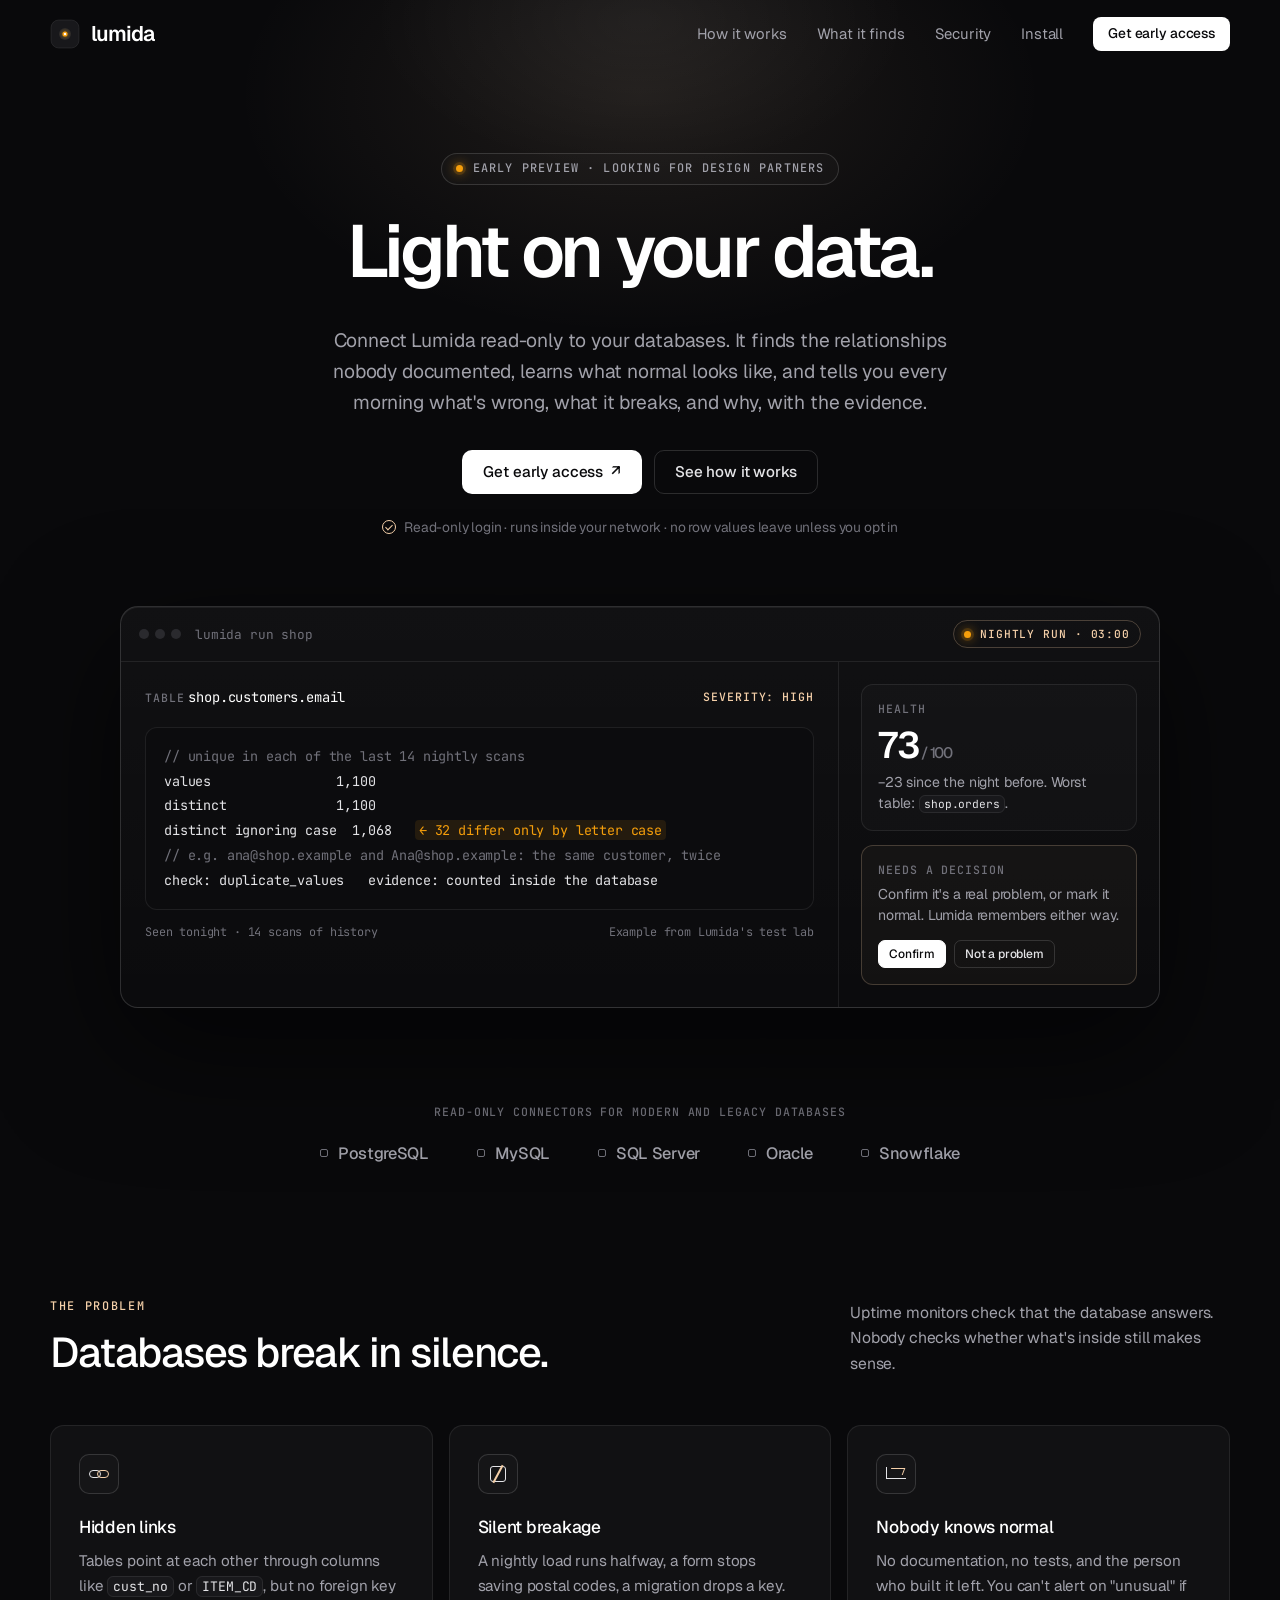
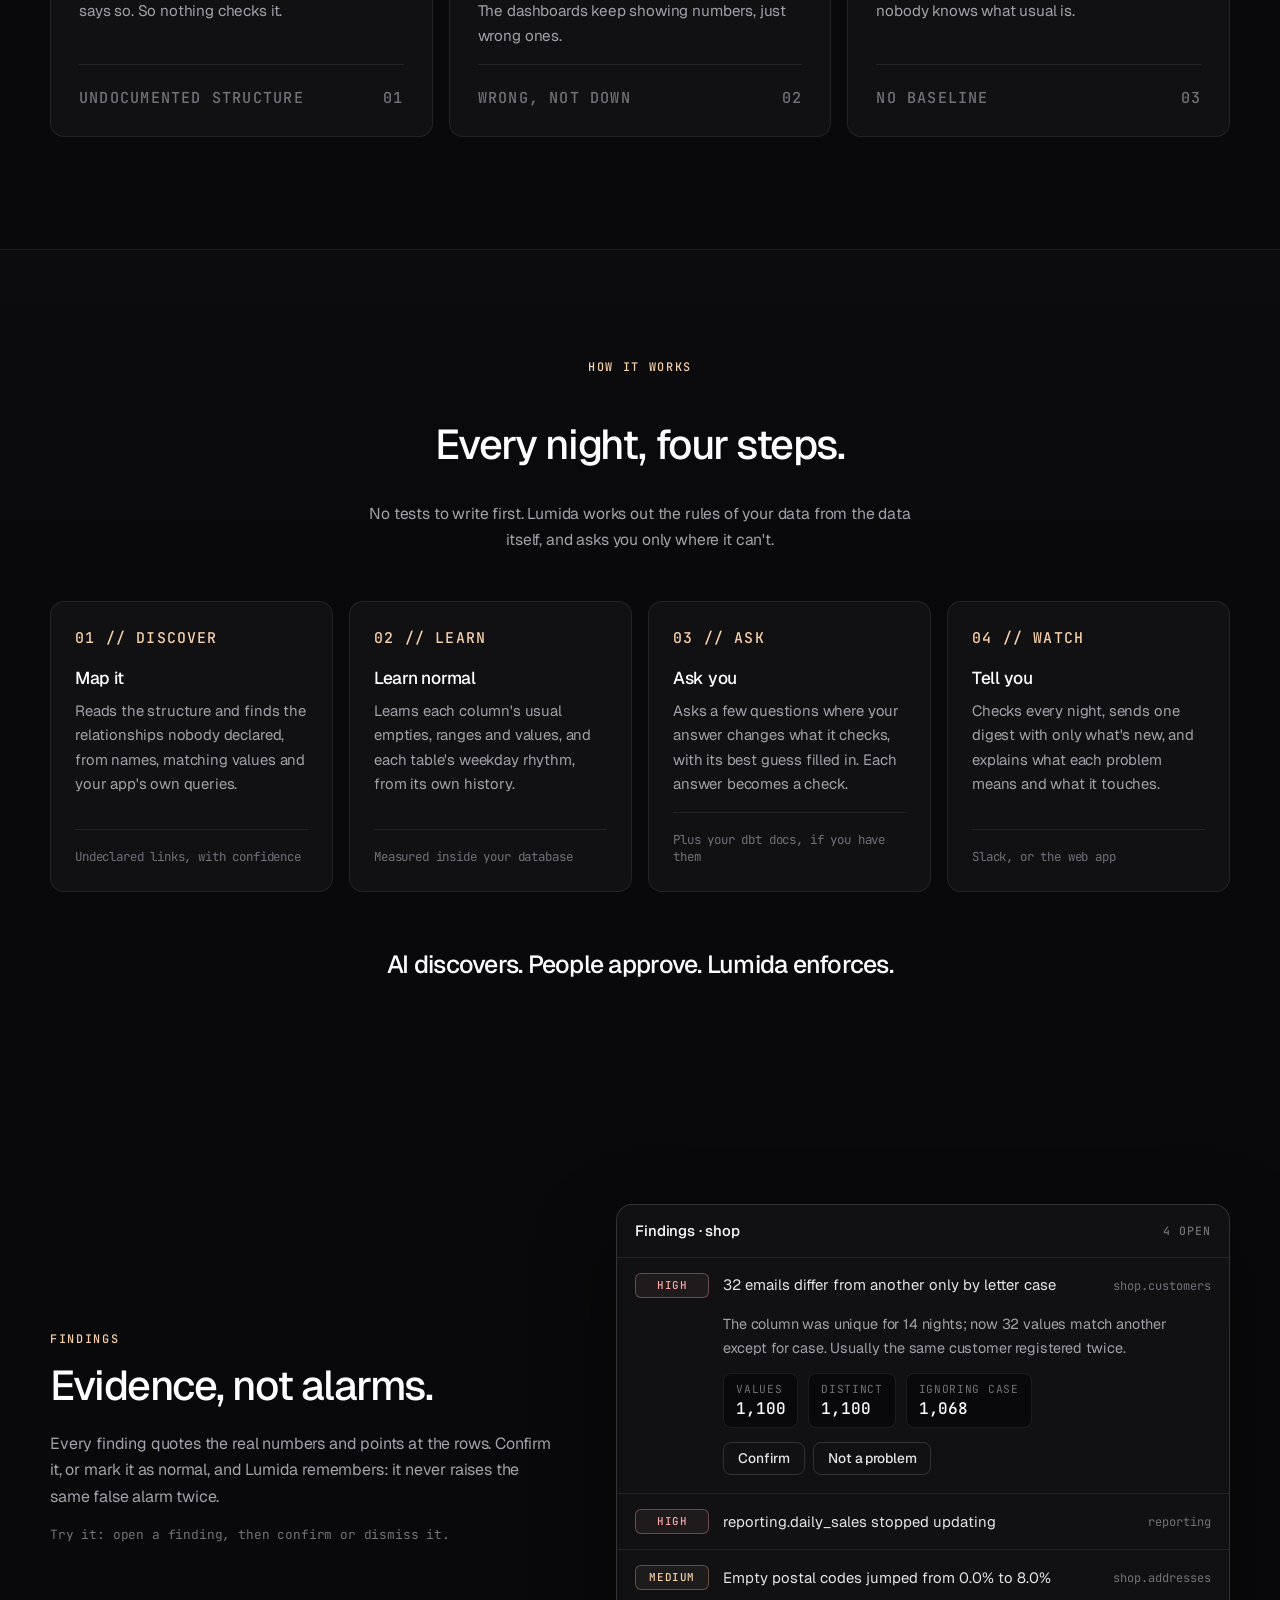
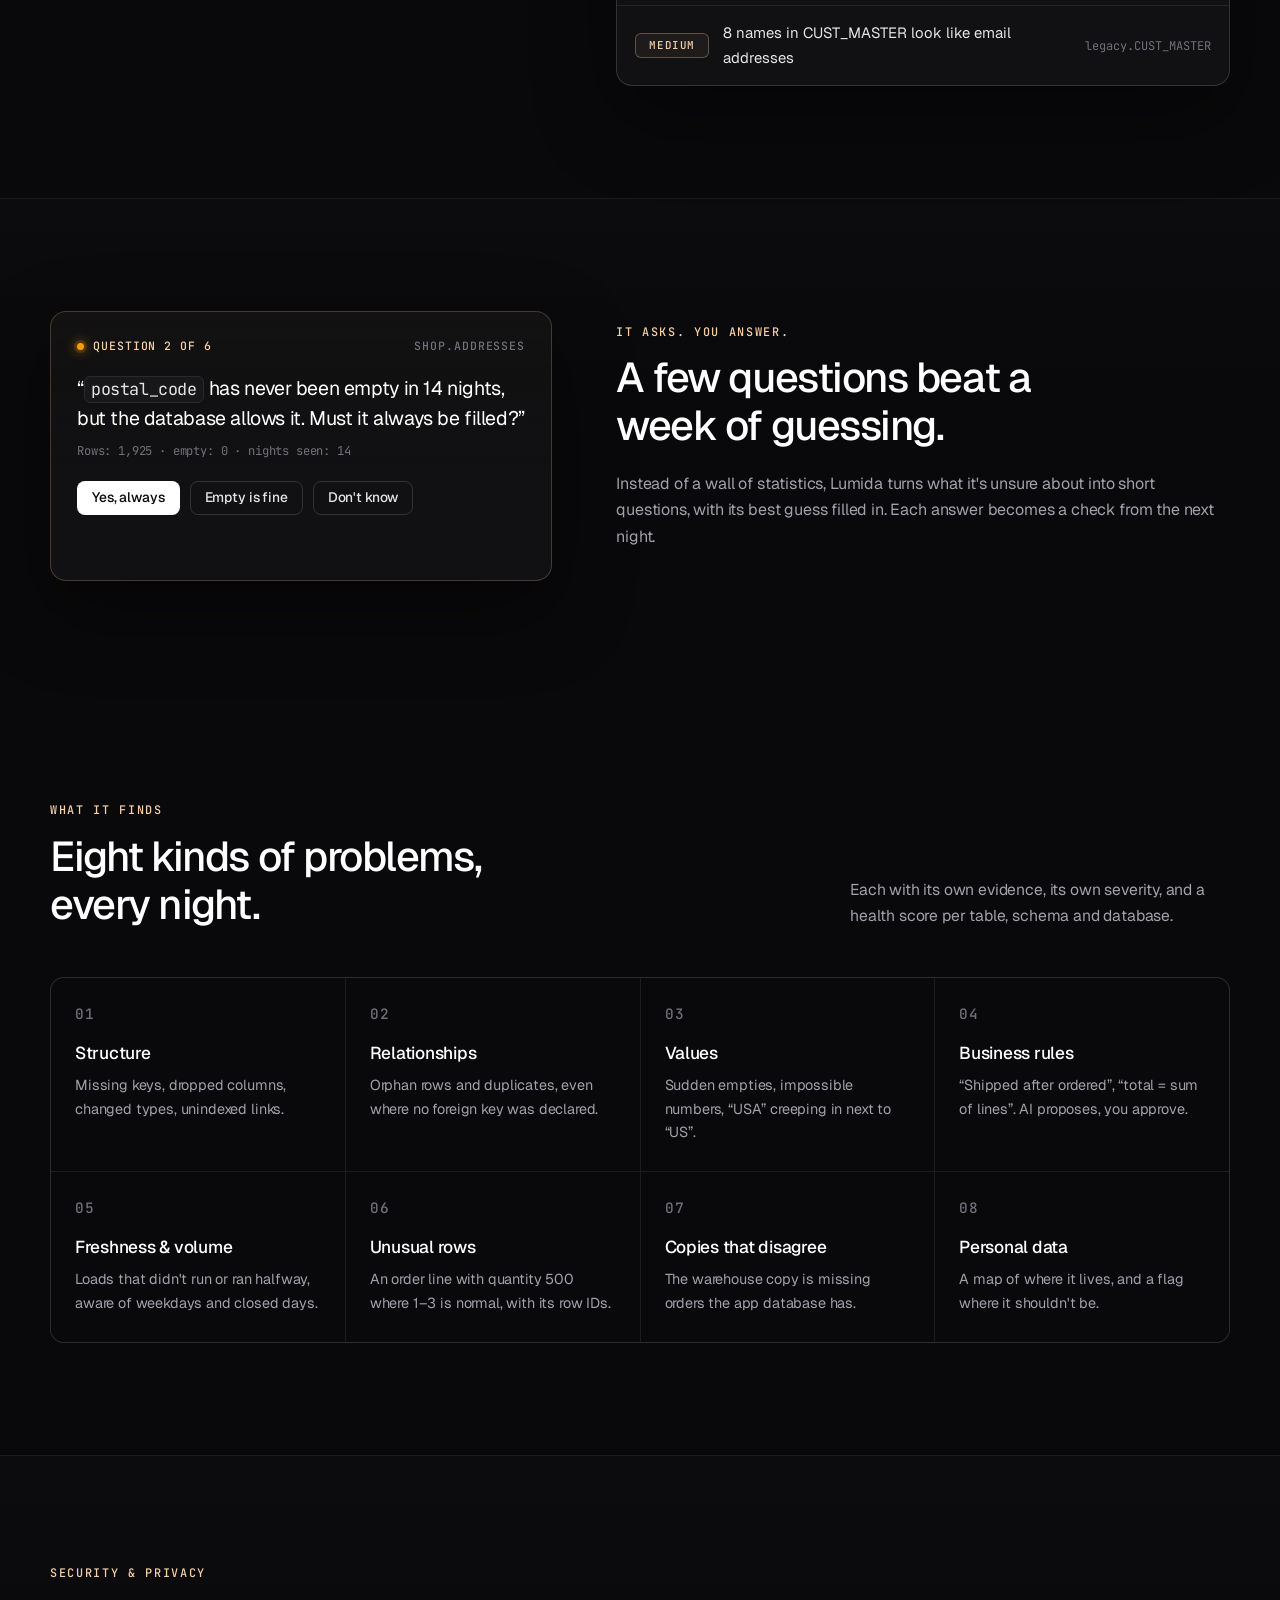
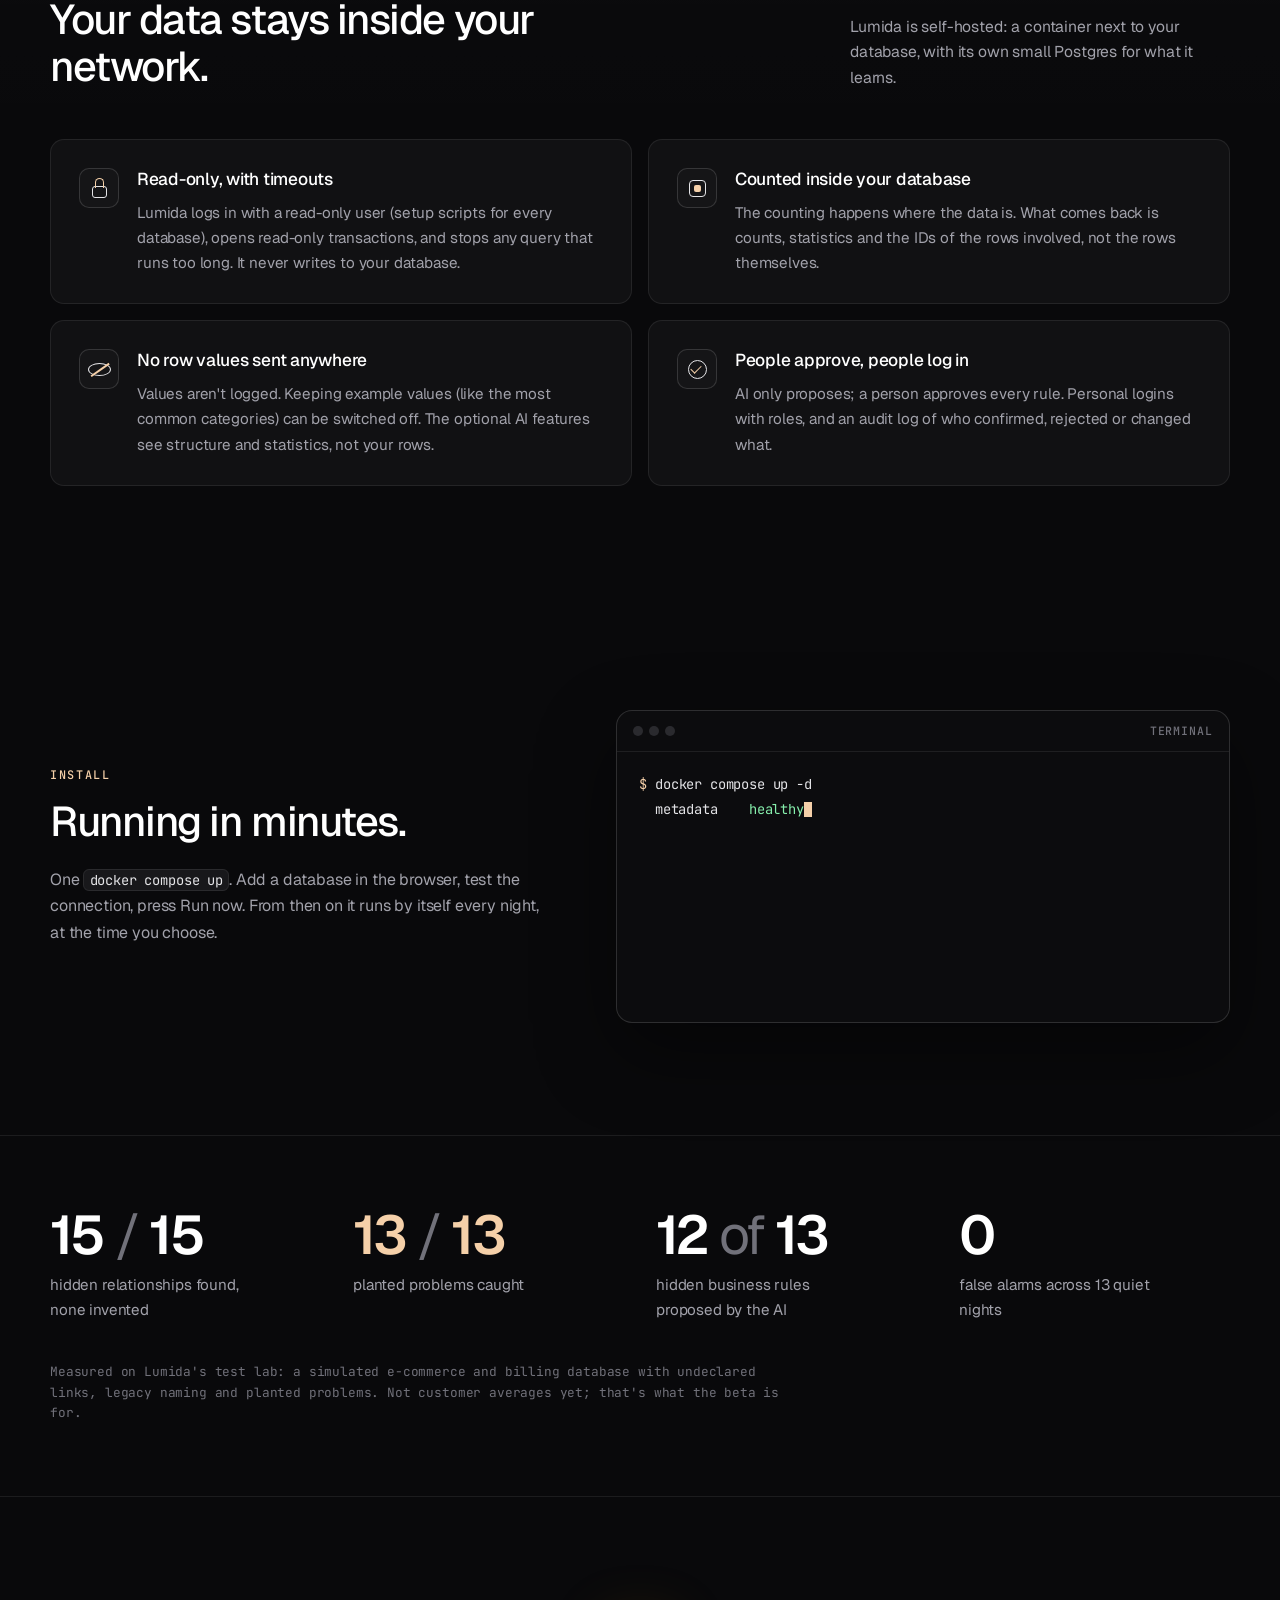
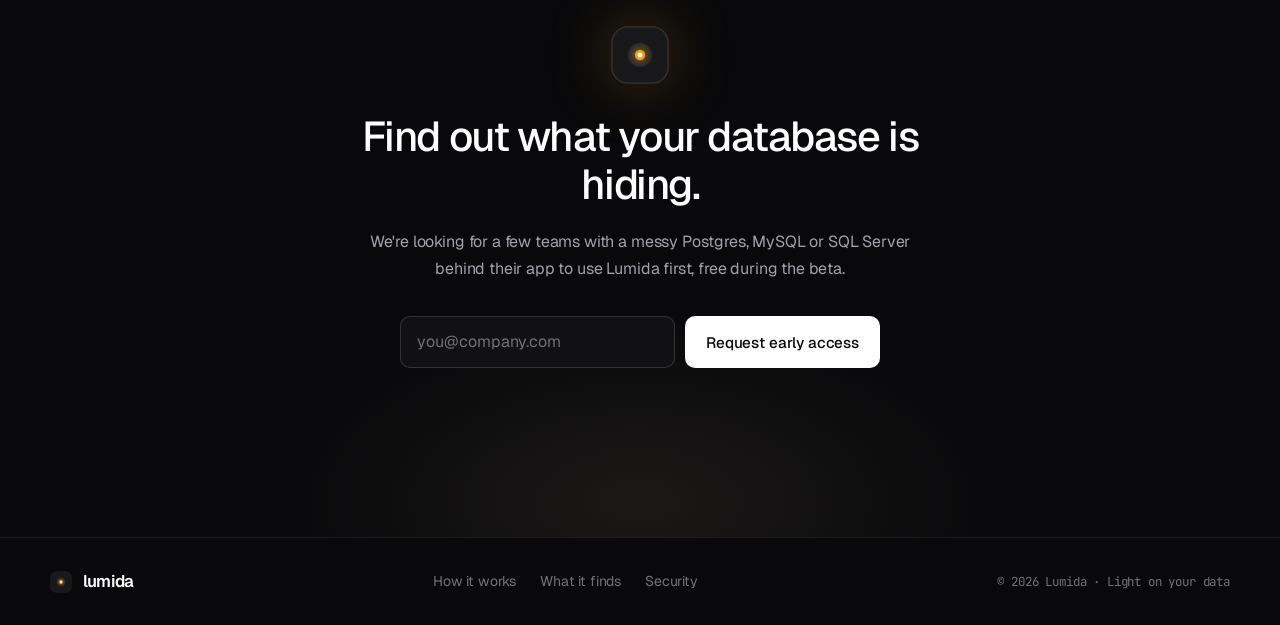
==== website/index.html @ 9578264e "Stage 4.5: onboarding - add databases, test connections, run now and AI jobs from the browser" ====
<!doctype html>
<html lang="en" class="no-js">
<head>
  <meta charset="utf-8">
  <meta name="viewport" content="width=device-width, initial-scale=1">
  <title>Lumida — Light on your data</title>
  <meta name="description" content="Lumida connects read-only to your databases, learns what normal looks like, and tells you every morning what's wrong, what it breaks, and why, with evidence. Self-hosted.">
  <meta name="color-scheme" content="dark">
  <link rel="icon" href="assets/favicon.svg" type="image/svg+xml">
  <link rel="preconnect" href="https://fonts.googleapis.com">
  <link rel="preconnect" href="https://fonts.gstatic.com" crossorigin>
  <link href="https://fonts.googleapis.com/css2?family=Geist:wght@400;500;600&family=JetBrains+Mono:wght@400;500&display=swap" rel="stylesheet">
  <link rel="stylesheet" href="styles.css">
</head>
<body>
  <a class="skip" href="#main">Skip to content</a>

  <header class="nav" id="top">
    <div class="wrap nav__inner">
      <a class="brand" href="#top" aria-label="Lumida home">
        <img src="assets/mark.svg" alt="" width="30" height="30">
        <span class="wordmark">lumida</span>
      </a>
      <button class="nav__toggle" aria-expanded="false" aria-controls="nav-links" aria-label="Menu">
        <span></span><span></span>
      </button>
      <nav id="nav-links" class="nav__links" aria-label="Main">
        <a href="#how">How it works</a>
        <a href="#finds">What it finds</a>
        <a href="#security">Security</a>
        <a href="#run">Install</a>
        <a class="btn btn--light btn--small" href="#early-access">Get early access</a>
      </nav>
    </div>
  </header>

  <main id="main">
    <!-- Hero -------------------------------------------------------------------------------- -->
    <section class="hero">
      <div class="glow" aria-hidden="true"></div>
      <div class="wrap hero__inner">
        <p class="pill"><span class="pill__dot"></span>Early preview · looking for design partners</p>
        <h1>Light on your data.</h1>
        <p class="lede">Connect Lumida read-only to your databases. It finds the relationships nobody documented, learns what normal looks like, and tells you every morning what's wrong, what it breaks, and why, with the evidence.</p>
        <div class="hero__actions">
          <a class="btn btn--light" href="#early-access">Get early access <span aria-hidden="true">↗</span></a>
          <a class="btn btn--ghost" href="#how">See how it works</a>
        </div>
        <p class="hero__note"><span class="check" aria-hidden="true"></span>Read-only login · runs inside your network · no row values leave unless you opt in</p>

        <figure class="console reveal" aria-label="Example: a nightly run on Lumida's test database finds near-duplicate customers">
          <div class="console__bar">
            <span class="dots" aria-hidden="true"><i></i><i></i><i></i></span>
            <span class="console__path">lumida run shop</span>
            <span class="console__live"><span class="pill__dot"></span>nightly run · 03:00</span>
          </div>
          <div class="console__grid">
            <div class="console__main">
              <div class="console__head">
                <span><span class="label">Table</span> <code>shop.customers.email</code></span>
                <span class="label label--warm">Severity: high</span>
              </div>
              <pre class="console__code" id="console-code"><code><span class="c">// unique in each of the last 14 nightly scans</span>
values                1,100
distinct              1,100
distinct ignoring case  1,068   <span class="mark">← 32 differ only by letter case</span>
<span class="c">// e.g. ana@shop.example and Ana@shop.example: the same customer, twice</span>
check: duplicate_values   evidence: counted inside the database</code></pre>
              <div class="console__foot"><span>Seen tonight · 14 scans of history</span><span>Example from Lumida's test lab</span></div>
            </div>
            <div class="console__side">
              <div class="mini">
                <p class="label">Health</p>
                <p class="mini__n">73<small> / 100</small></p>
                <p class="mini__t">−23 since the night before. Worst table: <code>shop.orders</code>.</p>
              </div>
              <div class="mini mini--warm">
                <p class="label">Needs a decision</p>
                <p class="mini__t">Confirm it's a real problem, or mark it normal. Lumida remembers either way.</p>
                <div class="mini__actions"><span class="tag tag--light">Confirm</span><span class="tag">Not a problem</span></div>
              </div>
            </div>
          </div>
        </figure>
      </div>
    </section>

    <!-- Works with -------------------------------------------------------------------------- -->
    <section class="works" aria-label="Supported databases">
      <div class="wrap">
        <p class="label label--center">Read-only connectors for modern and legacy databases</p>
        <ul class="works__list">
          <li>PostgreSQL</li><li>MySQL</li><li>SQL Server</li><li>Oracle</li><li>Snowflake</li>
        </ul>
      </div>
    </section>

    <!-- Problem ----------------------------------------------------------------------------- -->
    <section class="section">
      <div class="wrap">
        <div class="section__head">
          <div>
            <p class="eyebrow">The problem</p>
            <h2 class="reveal">Databases break in silence.</h2>
          </div>
          <p class="section__aside">Uptime monitors check that the database answers. Nobody checks whether what's inside still makes sense.</p>
        </div>
        <div class="cards cards--3">
          <article class="card reveal">
            <span class="icon icon--link" aria-hidden="true"></span>
            <h3>Hidden links</h3>
            <p>Tables point at each other through columns like <code>cust_no</code> or <code>ITEM_CD</code>, but no foreign key says so. So nothing checks it.</p>
            <p class="card__tag"><span>Undocumented structure</span><span>01</span></p>
          </article>
          <article class="card reveal">
            <span class="icon icon--crack" aria-hidden="true"></span>
            <h3>Silent breakage</h3>
            <p>A nightly load runs halfway, a form stops saving postal codes, a migration drops a key. The dashboards keep showing numbers, just wrong ones.</p>
            <p class="card__tag"><span>Wrong, not down</span><span>02</span></p>
          </article>
          <article class="card reveal">
            <span class="icon icon--wave" aria-hidden="true"></span>
            <h3>Nobody knows normal</h3>
            <p>No documentation, no tests, and the person who built it left. You can't alert on "unusual" if nobody knows what usual is.</p>
            <p class="card__tag"><span>No baseline</span><span>03</span></p>
          </article>
        </div>
      </div>
    </section>

    <!-- How it works ------------------------------------------------------------------------ -->
    <section class="section section--line" id="how">
      <div class="wrap">
        <div class="section__head section__head--center">
          <p class="eyebrow">How it works</p>
          <h2 class="reveal">Every night, four steps.</h2>
          <p class="section__aside">No tests to write first. Lumida works out the rules of your data from the data itself, and asks you only where it can't.</p>
        </div>
        <ol class="steps">
          <li class="step reveal"><p class="label">01 // Discover</p><h3>Map it</h3><p>Reads the structure and finds the relationships nobody declared, from names, matching values and your app's own queries.</p><p class="step__foot">Undeclared links, with confidence</p></li>
          <li class="step reveal"><p class="label">02 // Learn</p><h3>Learn normal</h3><p>Learns each column's usual empties, ranges and values, and each table's weekday rhythm, from its own history.</p><p class="step__foot">Measured inside your database</p></li>
          <li class="step reveal"><p class="label">03 // Ask</p><h3>Ask you</h3><p>Asks a few questions where your answer changes what it checks, with its best guess filled in. Each answer becomes a check.</p><p class="step__foot">Plus your dbt docs, if you have them</p></li>
          <li class="step reveal"><p class="label">04 // Watch</p><h3>Tell you</h3><p>Checks every night, sends one digest with only what's new, and explains what each problem means and what it touches.</p><p class="step__foot">Slack, or the web app</p></li>
        </ol>
        <p class="motto reveal">AI discovers. People approve. Lumida enforces.</p>
      </div>
    </section>

    <!-- Findings ---------------------------------------------------------------------------- -->
    <section class="section">
      <div class="wrap split">
        <div class="split__copy">
          <p class="eyebrow">Findings</p>
          <h2 class="reveal">Evidence, not alarms.</h2>
          <p>Every finding quotes the real numbers and points at the rows. Confirm it, or mark it as normal, and Lumida remembers: it never raises the same false alarm twice.</p>
          <p class="muted-note">Try it: open a finding, then confirm or dismiss it.</p>
        </div>
        <div class="inbox reveal" aria-label="Example findings">
          <div class="inbox__head"><span>Findings · shop</span><span class="label">4 open</span></div>
          <ul class="inbox__list" id="inbox">
            <li class="finding">
              <button class="finding__row" aria-expanded="true">
                <span class="sev sev--high">high</span>
                <span class="finding__title">32 emails differ from another only by letter case</span>
                <span class="finding__where">shop.customers</span>
              </button>
              <div class="finding__body">
                <p>The column was unique for 14 nights; now 32 values match another except for case. Usually the same customer registered twice.</p>
                <dl class="evidence"><div><dt>values</dt><dd>1,100</dd></div><div><dt>distinct</dt><dd>1,100</dd></div><div><dt>ignoring case</dt><dd>1,068</dd></div></dl>
                <div class="finding__actions"><button class="btn btn--small btn--ghost" data-act="confirm">Confirm</button><button class="btn btn--small btn--ghost" data-act="dismiss">Not a problem</button></div>
              </div>
            </li>
            <li class="finding">
              <button class="finding__row" aria-expanded="false">
                <span class="sev sev--high">high</span>
                <span class="finding__title">reporting.daily_sales stopped updating</span>
                <span class="finding__where">reporting</span>
              </button>
              <div class="finding__body" hidden>
                <p>Updated every night for 14 nights, and not since 2026-03-15. The nightly load probably didn't run.</p>
                <div class="finding__actions"><button class="btn btn--small btn--ghost" data-act="confirm">Confirm</button><button class="btn btn--small btn--ghost" data-act="dismiss">Not a problem</button></div>
              </div>
            </li>
            <li class="finding">
              <button class="finding__row" aria-expanded="false">
                <span class="sev sev--medium">medium</span>
                <span class="finding__title">Empty postal codes jumped from 0.0% to 8.0%</span>
                <span class="finding__where">shop.addresses</span>
              </button>
              <div class="finding__body" hidden>
                <p>154 of 1,925 rows are now empty; it was 0.0% for 14 nights.</p>
                <div class="finding__actions"><button class="btn btn--small btn--ghost" data-act="confirm">Confirm</button><button class="btn btn--small btn--ghost" data-act="dismiss">Not a problem</button></div>
              </div>
            </li>
            <li class="finding">
              <button class="finding__row" aria-expanded="false">
                <span class="sev sev--medium">medium</span>
                <span class="finding__title">8 names in CUST_MASTER look like email addresses</span>
                <span class="finding__where">legacy.CUST_MASTER</span>
              </button>
              <div class="finding__body" hidden>
                <p>Personal data where the column's name doesn't say so. Counted inside the database; no value was read out.</p>
                <div class="finding__actions"><button class="btn btn--small btn--ghost" data-act="confirm">Confirm</button><button class="btn btn--small btn--ghost" data-act="dismiss">Not a problem</button></div>
              </div>
            </li>
          </ul>
        </div>
      </div>
    </section>

    <!-- It asks ----------------------------------------------------------------------------- -->
    <section class="section section--line">
      <div class="wrap split split--reverse">
        <div class="split__copy">
          <p class="eyebrow">It asks. You answer.</p>
          <h2 class="reveal">A few questions beat a week of guessing.</h2>
          <p>Instead of a wall of statistics, Lumida turns what it's unsure about into short questions, with its best guess filled in. Each answer becomes a check from the next night.</p>
        </div>
        <div class="ask reveal" id="ask">
          <div class="ask__head"><span class="label label--warm"><span class="pill__dot"></span>Question 2 of 6</span><span class="label">shop.addresses</span></div>
          <p class="ask__q">“<code>postal_code</code> has never been empty in 14 nights, but the database allows it. Must it always be filled?”</p>
          <p class="ask__meta">Rows: 1,925 · empty: 0 · nights seen: 14</p>
          <div class="ask__answers">
            <button class="btn btn--light btn--small" data-answer="yes">Yes, always</button>
            <button class="btn btn--ghost btn--small" data-answer="no">Empty is fine</button>
            <button class="btn btn--ghost btn--small" data-answer="skip">Don't know</button>
          </div>
          <p class="ask__result" aria-live="polite"></p>
        </div>
      </div>
    </section>

    <!-- Eight kinds ------------------------------------------------------------------------- -->
    <section class="section" id="finds">
      <div class="wrap">
        <div class="section__head">
          <div>
            <p class="eyebrow">What it finds</p>
            <h2 class="reveal">Eight kinds of problems, every night.</h2>
          </div>
          <p class="section__aside">Each with its own evidence, its own severity, and a health score per table, schema and database.</p>
        </div>
        <div class="kinds">
          <article class="kind reveal"><p class="label">01</p><h3>Structure</h3><p>Missing keys, dropped columns, changed types, unindexed links.</p></article>
          <article class="kind reveal"><p class="label">02</p><h3>Relationships</h3><p>Orphan rows and duplicates, even where no foreign key was declared.</p></article>
          <article class="kind reveal"><p class="label">03</p><h3>Values</h3><p>Sudden empties, impossible numbers, “USA” creeping in next to “US”.</p></article>
          <article class="kind reveal"><p class="label">04</p><h3>Business rules</h3><p>“Shipped after ordered”, “total = sum of lines”. AI proposes, you approve.</p></article>
          <article class="kind reveal"><p class="label">05</p><h3>Freshness &amp; volume</h3><p>Loads that didn't run or ran halfway, aware of weekdays and closed days.</p></article>
          <article class="kind reveal"><p class="label">06</p><h3>Unusual rows</h3><p>An order line with quantity 500 where 1–3 is normal, with its row IDs.</p></article>
          <article class="kind reveal"><p class="label">07</p><h3>Copies that disagree</h3><p>The warehouse copy is missing orders the app database has.</p></article>
          <article class="kind reveal"><p class="label">08</p><h3>Personal data</h3><p>A map of where it lives, and a flag where it shouldn't be.</p></article>
        </div>
      </div>
    </section>

    <!-- Security ---------------------------------------------------------------------------- -->
    <section class="section section--line" id="security">
      <div class="wrap">
        <div class="section__head">
          <div>
            <p class="eyebrow">Security &amp; privacy</p>
            <h2 class="reveal">Your data stays inside your network.</h2>
          </div>
          <p class="section__aside">Lumida is self-hosted: a container next to your database, with its own small Postgres for what it learns.</p>
        </div>
        <div class="cards cards--2">
          <article class="card card--row reveal">
            <span class="icon icon--lock" aria-hidden="true"></span>
            <div><h3>Read-only, with timeouts</h3><p>Lumida logs in with a read-only user (setup scripts for every database), opens read-only transactions, and stops any query that runs too long. It never writes to your database.</p></div>
          </article>
          <article class="card card--row reveal">
            <span class="icon icon--chip" aria-hidden="true"></span>
            <div><h3>Counted inside your database</h3><p>The counting happens where the data is. What comes back is counts, statistics and the IDs of the rows involved, not the rows themselves.</p></div>
          </article>
          <article class="card card--row reveal">
            <span class="icon icon--eye" aria-hidden="true"></span>
            <div><h3>No row values sent anywhere</h3><p>Values aren't logged. Keeping example values (like the most common categories) can be switched off. The optional AI features see structure and statistics, not your rows.</p></div>
          </article>
          <article class="card card--row reveal">
            <span class="icon icon--box" aria-hidden="true"></span>
            <div><h3>People approve, people log in</h3><p>AI only proposes; a person approves every rule. Personal logins with roles, and an audit log of who confirmed, rejected or changed what.</p></div>
          </article>
        </div>
      </div>
    </section>

    <!-- Run it ------------------------------------------------------------------------------ -->
    <section class="section" id="run">
      <div class="wrap split">
        <div class="split__copy">
          <p class="eyebrow">Install</p>
          <h2 class="reveal">Running in minutes.</h2>
          <p>One <code>docker compose up</code>. Add a database in the browser, test the connection, press Run now. From then on it runs by itself every night, at the time you choose.</p>
        </div>
        <div class="terminal reveal" aria-label="Example terminal output">
          <div class="terminal__bar"><span class="dots" aria-hidden="true"><i></i><i></i><i></i></span><span class="label">terminal</span></div>
          <pre class="terminal__body" id="terminal"><code>$ docker compose up -d
  metadata    healthy
  lumida      healthy   web app on 127.0.0.1:8000
$ lumida run shop
  scan        ok   15 tables
  discover    ok   15 relationships (11 undeclared)
  rules       ok   22 rules checked
  detect      ok   19 new findings
  health      74 / 100
  alert       ok   1 digest sent</code></pre>
        </div>
      </div>
    </section>

    <!-- Proof ------------------------------------------------------------------------------- -->
    <section class="proof" aria-label="Results on Lumida's test lab">
      <div class="wrap">
        <div class="stats">
          <div class="stat reveal"><span class="stat__n">15<span class="slash"> / </span>15</span><span class="stat__l">hidden relationships found, none invented</span></div>
          <div class="stat reveal"><span class="stat__n stat__n--warm">13<span class="slash"> / </span>13</span><span class="stat__l">planted problems caught</span></div>
          <div class="stat reveal"><span class="stat__n">12<span class="slash"> of </span>13</span><span class="stat__l">hidden business rules proposed by the AI</span></div>
          <div class="stat reveal"><span class="stat__n">0</span><span class="stat__l">false alarms across 13 quiet nights</span></div>
        </div>
        <p class="proof__note">Measured on Lumida's test lab: a simulated e-commerce and billing database with undeclared links, legacy naming and planted problems. Not customer averages yet; that's what the beta is for.</p>
      </div>
    </section>

    <!-- Early access ------------------------------------------------------------------------ -->
    <section class="cta" id="early-access">
      <div class="glow glow--low" aria-hidden="true"></div>
      <div class="wrap cta__inner">
        <img class="cta__mark" src="assets/mark.svg" alt="" width="60" height="60">
        <h2>Find out what your database is hiding.</h2>
        <p>We're looking for a few teams with a messy Postgres, MySQL or SQL Server behind their app to use Lumida first, free during the beta.</p>
        <form class="signup" id="signup" novalidate>
          <label class="visually-hidden" for="email">Work email</label>
          <input id="email" name="email" type="email" placeholder="you@company.com" autocomplete="email" required>
          <button class="btn btn--light" type="submit">Request early access</button>
        </form>
        <p class="signup__msg" id="signup-msg" aria-live="polite"></p>
      </div>
    </section>
  </main>

  <footer class="footer">
    <div class="wrap footer__inner">
      <a class="brand" href="#top" aria-label="Lumida home">
        <img src="assets/mark.svg" alt="" width="22" height="22">
        <span class="wordmark wordmark--small">lumida</span>
      </a>
      <nav class="footer__links" aria-label="Footer">
        <a href="#how">How it works</a>
        <a href="#finds">What it finds</a>
        <a href="#security">Security</a>
      </nav>
      <p class="footer__copy">© <span id="year">2026</span> Lumida · Light on your data</p>
    </div>
  </footer>

  <script src="main.js" defer></script>
</body>
</html>
---- website/styles.css ----
/* Lumida, "Light on your data." Luminous Void: a deep graphite canvas, white type, one
   restrained champagne light. Hairline borders, monospace labels, no clutter. */

:root {
  --bg: #09090b;
  --surface: #111113;
  --surface-2: #18181b;
  --surface-3: #202023;
  --line: rgba(255, 255, 255, 0.08);
  --line-2: rgba(255, 255, 255, 0.14);
  --white: #ffffff;
  --text: #e4e4e7;
  --muted: #a1a1aa;
  --dim: #71717a;
  --champagne: #f5d0a9;
  --amber: #f59e0b;
  --amber-glow: rgba(245, 158, 11, 0.16);
  --coral: #fca5a5;
  --radius: 14px;
  --wrap: 1180px;
  --font: "Geist", "Inter", system-ui, -apple-system, "Segoe UI", sans-serif;
  --mono: "JetBrains Mono", ui-monospace, "Cascadia Code", Consolas, monospace;
  color-scheme: dark;
}

*, *::before, *::after { box-sizing: border-box; }
html { scroll-behavior: smooth; -webkit-text-size-adjust: 100%; }
body {
  margin: 0;
  background: var(--bg);
  color: var(--muted);
  font: 400 16px/1.65 var(--font);
  letter-spacing: -0.01em;
  -webkit-font-smoothing: antialiased;
  overflow-x: hidden;
}
img { display: block; max-width: 100%; }
a { color: inherit; }
code { font-family: var(--mono); font-size: 0.86em; color: var(--text); background: var(--surface-2); border: 1px solid var(--line); padding: 0.08em 0.38em; border-radius: 6px; }
h1, h2, h3 { color: var(--white); font-weight: 500; margin: 0 0 0.5em; }
h1 { font-size: clamp(2.6rem, 6.4vw, 4.6rem); line-height: 1.04; font-weight: 600; letter-spacing: -0.045em; }
h2 { font-size: clamp(1.8rem, 3.6vw, 2.6rem); line-height: 1.15; letter-spacing: -0.035em; }
h3 { font-size: 1.08rem; line-height: 1.35; letter-spacing: -0.015em; }
p { margin: 0 0 1em; }

.wrap { width: min(var(--wrap), 100% - 40px); margin-inline: auto; }
.visually-hidden { position: absolute; width: 1px; height: 1px; overflow: hidden; clip: rect(0 0 0 0); white-space: nowrap; }
.skip { position: absolute; left: -999px; top: 8px; background: var(--white); color: var(--bg); padding: 8px 12px; border-radius: 8px; z-index: 100; }
.skip:focus { left: 8px; }
:focus-visible { outline: 2px solid var(--champagne); outline-offset: 3px; border-radius: 6px; }

.label { font: 500 0.72rem/1.4 var(--mono); text-transform: uppercase; letter-spacing: 0.08em; color: var(--dim); margin: 0; }
.label--warm { color: var(--champagne); }
.label--center { text-align: center; }
.eyebrow { font: 500 0.74rem/1 var(--mono); text-transform: uppercase; letter-spacing: 0.14em; color: var(--champagne); margin-bottom: 1rem; }

/* Buttons ---------------------------------------------------------------------------- */
.btn {
  display: inline-flex; align-items: center; justify-content: center; gap: 8px;
  font: 500 0.95rem/1 var(--font); letter-spacing: -0.01em;
  padding: 13px 20px; border-radius: 10px; border: 1px solid transparent;
  text-decoration: none; cursor: pointer;
  transition: background 0.2s ease, border-color 0.2s ease, box-shadow 0.25s ease, transform 0.15s ease;
}
.btn--light { background: var(--white); color: #09090b; }
.btn--light:hover { box-shadow: 0 0 0 4px rgba(255, 255, 255, 0.08), 0 10px 30px rgba(255, 255, 255, 0.08); transform: translateY(-1px); }
.btn--ghost { background: transparent; color: var(--text); border-color: var(--line-2); }
.btn--ghost:hover { border-color: rgba(255, 255, 255, 0.3); background: rgba(255, 255, 255, 0.03); }
.btn--small { padding: 9px 14px; font-size: 0.86rem; border-radius: 8px; }

.pill { display: inline-flex; align-items: center; gap: 10px; font: 500 0.74rem/1 var(--mono); text-transform: uppercase; letter-spacing: 0.1em; color: var(--muted); border: 1px solid var(--line-2); background: rgba(255, 255, 255, 0.02); padding: 9px 14px; border-radius: 999px; margin: 0 0 28px; }
.pill__dot { display: inline-block; width: 7px; height: 7px; border-radius: 50%; background: var(--amber); box-shadow: 0 0 0 3px var(--amber-glow), 0 0 12px var(--amber); flex: none; }

/* Navigation ------------------------------------------------------------------------- */
.nav { position: sticky; top: 0; z-index: 20; border-bottom: 1px solid transparent; transition: background 0.25s ease, border-color 0.25s ease; }
.nav.is-scrolled { background: rgba(9, 9, 11, 0.82); backdrop-filter: blur(14px); -webkit-backdrop-filter: blur(14px); border-bottom-color: var(--line); }
.nav__inner { display: flex; align-items: center; justify-content: space-between; height: 68px; }
.brand { display: inline-flex; align-items: center; gap: 11px; text-decoration: none; }
.wordmark { font: 600 1.32rem/1 var(--font); letter-spacing: -0.045em; color: var(--white); }
.wordmark--small { font-size: 1.05rem; }
.nav__links { display: flex; align-items: center; gap: 30px; }
.nav__links a:not(.btn) { color: var(--muted); text-decoration: none; font-size: 0.93rem; transition: color 0.15s ease; }
.nav__links a:not(.btn):hover { color: var(--white); }
.nav__toggle { display: none; width: 40px; height: 40px; border: 1px solid var(--line-2); border-radius: 10px; background: transparent; cursor: pointer; flex-direction: column; align-items: center; justify-content: center; gap: 5px; }
.nav__toggle span { display: block; width: 16px; height: 1.5px; background: var(--text); transition: transform 0.2s ease; }
.nav__toggle[aria-expanded="true"] span:first-child { transform: translateY(3.25px) rotate(45deg); }
.nav__toggle[aria-expanded="true"] span:last-child { transform: translateY(-3.25px) rotate(-45deg); }

/* Hero ------------------------------------------------------------------------------- */
.hero { position: relative; padding: 84px 0 40px; text-align: center; }
.glow { position: absolute; inset: -160px 0 auto; height: 620px; pointer-events: none; background: radial-gradient(ellipse 45% 55% at 50% 30%, rgba(245, 208, 169, 0.09), transparent 70%), radial-gradient(ellipse 30% 35% at 50% 18%, rgba(255, 255, 255, 0.05), transparent 70%); }
.glow--low { inset: auto 0 -120px; height: 520px; background: radial-gradient(ellipse 40% 50% at 50% 70%, rgba(245, 208, 169, 0.08), transparent 70%); }
.hero__inner { position: relative; }
.lede { font-size: clamp(1.05rem, 1.6vw, 1.2rem); line-height: 1.6; color: var(--muted); max-width: 640px; margin: 0 auto 32px; }
.hero__actions { display: flex; gap: 12px; justify-content: center; flex-wrap: wrap; }
.hero__note { margin: 22px 0 0; font-size: 0.86rem; color: var(--dim); display: inline-flex; align-items: center; gap: 8px; }
.check { width: 14px; height: 14px; border-radius: 50%; border: 1px solid var(--champagne); position: relative; flex: none; }
.check::after { content: ""; position: absolute; left: 4px; top: 2px; width: 4px; height: 7px; border: solid var(--champagne); border-width: 0 1.5px 1.5px 0; transform: rotate(45deg); }

/* The console in the hero ----------------------------------------------------------- */
.console { margin: 64px auto 0; max-width: 1040px; text-align: left; border: 1px solid var(--line-2); border-radius: 18px; background: linear-gradient(180deg, rgba(255, 255, 255, 0.035), rgba(255, 255, 255, 0.01)); box-shadow: 0 40px 120px rgba(0, 0, 0, 0.6), inset 0 1px 0 rgba(255, 255, 255, 0.06); overflow: hidden; }
.console__bar { display: flex; align-items: center; gap: 14px; padding: 13px 18px; border-bottom: 1px solid var(--line); }
.dots { display: inline-flex; gap: 6px; }
.dots i { width: 10px; height: 10px; border-radius: 50%; background: #2a2a2e; }
.console__path { font: 400 0.8rem var(--mono); color: var(--dim); }
.console__live { margin-left: auto; display: inline-flex; align-items: center; gap: 9px; font: 500 0.7rem var(--mono); text-transform: uppercase; letter-spacing: 0.08em; color: var(--champagne); border: 1px solid rgba(245, 208, 169, 0.25); padding: 6px 10px; border-radius: 999px; }
.console__grid { display: grid; grid-template-columns: 1fr 320px; }
.console__main { padding: 22px 24px; border-right: 1px solid var(--line); min-width: 0; }
.console__head { display: flex; justify-content: space-between; align-items: center; gap: 12px; flex-wrap: wrap; margin-bottom: 16px; }
.console__head code { background: none; border: 0; padding: 0; color: var(--white); }
.console__code { margin: 0; font: 400 0.84rem/1.85 var(--mono); color: var(--text); background: #0c0c0e; border: 1px solid var(--line); border-radius: 12px; padding: 16px 18px; overflow-x: auto; white-space: pre; }
.console__code code { background: none; border: 0; padding: 0; font-size: inherit; }
.console__code .c { color: var(--dim); }
.console__code .mark { color: var(--amber); background: rgba(245, 158, 11, 0.1); border-radius: 4px; padding: 1px 4px; }
.console__code .line { display: block; opacity: 0; transform: translateY(4px); transition: opacity 0.4s ease, transform 0.4s ease; }
.console__code .line.is-shown { opacity: 1; transform: none; }
.console__foot { display: flex; justify-content: space-between; gap: 12px; flex-wrap: wrap; margin-top: 14px; font: 400 0.74rem var(--mono); color: var(--dim); }
.console__side { padding: 22px; display: grid; gap: 14px; align-content: start; }
.mini { border: 1px solid var(--line); border-radius: 12px; padding: 16px; background: rgba(255, 255, 255, 0.02); }
.mini--warm { border-color: rgba(245, 208, 169, 0.22); background: rgba(245, 208, 169, 0.035); }
.mini__n { font: 600 2.3rem/1.1 var(--font); letter-spacing: -0.04em; color: var(--white); margin: 8px 0 6px; }
.mini__n small { font-size: 0.95rem; color: var(--dim); font-weight: 500; }
.mini__t { font-size: 0.88rem; line-height: 1.5; margin: 6px 0 0; }
.mini__t code { font-size: 0.8em; }
.mini__actions { display: flex; gap: 8px; margin-top: 14px; flex-wrap: wrap; }
.tag { font: 500 0.75rem/1 var(--font); padding: 7px 10px; border-radius: 7px; border: 1px solid var(--line-2); color: var(--text); }
.tag--light { background: var(--white); color: #09090b; border-color: var(--white); }

/* Works with ------------------------------------------------------------------------- */
.works { padding: 56px 0 24px; }
.works__list { list-style: none; display: flex; justify-content: center; flex-wrap: wrap; gap: 14px 48px; margin: 22px 0 0; padding: 0; }
.works__list li { font: 500 1.02rem var(--font); letter-spacing: -0.02em; color: var(--muted); display: inline-flex; align-items: center; gap: 10px; }
.works__list li::before { content: ""; width: 8px; height: 8px; border-radius: 2px; border: 1px solid var(--dim); }

/* Sections --------------------------------------------------------------------------- */
.section { padding: 112px 0; }
.section--line { border-top: 1px solid var(--line); background: linear-gradient(180deg, rgba(255, 255, 255, 0.012), transparent 40%); }
.section__head { display: flex; justify-content: space-between; align-items: flex-end; gap: 32px; margin-bottom: 48px; flex-wrap: wrap; }
.section__head h2 { margin: 0; max-width: 18ch; }
.section__head--center { flex-direction: column; align-items: center; text-align: center; }
.section__head--center h2 { max-width: none; }
.section__aside { max-width: 380px; margin: 0; font-size: 0.98rem; }
.section__head--center .section__aside { max-width: 560px; }

.cards { display: grid; gap: 16px; }
.cards--3 { grid-template-columns: repeat(3, 1fr); }
.cards--2 { grid-template-columns: repeat(2, 1fr); }
.card { position: relative; border: 1px solid var(--line); border-radius: var(--radius); background: var(--surface); padding: 28px; display: flex; flex-direction: column; transition: border-color 0.25s ease, background 0.25s ease; }
.card:hover { border-color: var(--line-2); background: #141416; }
.card p { font-size: 0.95rem; }
.card__tag { margin: auto 0 0; padding-top: 22px; border-top: 1px solid var(--line); display: flex; justify-content: space-between; font: 500 0.72rem var(--mono); text-transform: uppercase; letter-spacing: 0.08em; color: var(--dim); }
.card--row { flex-direction: row; gap: 18px; align-items: flex-start; }
.card--row p { margin: 0; }

/* Small line icons, drawn in CSS so the page needs no icon font. */
.icon { width: 40px; height: 40px; border: 1px solid var(--line-2); border-radius: 10px; margin-bottom: 22px; position: relative; flex: none; background: rgba(255, 255, 255, 0.02); }
.card--row .icon { margin: 0; }
.icon::before, .icon::after { content: ""; position: absolute; }
.icon--link::before { left: 9px; top: 15px; width: 12px; height: 8px; border: 1.5px solid var(--text); border-radius: 5px; }
.icon--link::after { right: 9px; top: 15px; width: 12px; height: 8px; border: 1.5px solid var(--champagne); border-radius: 5px; }
.icon--crack::before { left: 11px; top: 11px; width: 16px; height: 16px; border: 1.5px solid var(--text); border-radius: 3px; }
.icon--crack::after { left: 18px; top: 9px; width: 2px; height: 20px; background: var(--champagne); transform: rotate(28deg); }
.icon--wave::before { left: 9px; top: 12px; width: 20px; height: 12px; border-bottom: 1.5px solid var(--text); border-left: 1.5px solid var(--text); }
.icon--wave::after { left: 13px; top: 13px; width: 14px; height: 7px; border-top: 1.5px solid var(--champagne); border-right: 1.5px solid var(--champagne); transform: skewX(-20deg); }
.icon--lock::before { left: 12px; top: 17px; width: 15px; height: 12px; border: 1.5px solid var(--text); border-radius: 3px; }
.icon--lock::after { left: 15px; top: 9px; width: 9px; height: 10px; border: 1.5px solid var(--champagne); border-bottom: 0; border-radius: 6px 6px 0 0; }
.icon--chip::before { left: 11px; top: 11px; width: 17px; height: 17px; border: 1.5px solid var(--text); border-radius: 4px; }
.icon--chip::after { left: 16px; top: 16px; width: 7px; height: 7px; background: var(--champagne); border-radius: 2px; }
.icon--eye::before { left: 8px; top: 13px; width: 23px; height: 13px; border: 1.5px solid var(--text); border-radius: 50%; }
.icon--eye::after { left: 9px; top: 19px; width: 22px; height: 1.5px; background: var(--champagne); transform: rotate(-35deg); }
.icon--box::before { left: 10px; top: 10px; width: 19px; height: 19px; border: 1.5px solid var(--text); border-radius: 50%; }
.icon--box::after { left: 15px; top: 13px; width: 6px; height: 10px; border: solid var(--champagne); border-width: 0 1.5px 1.5px 0; transform: rotate(45deg); }

/* Steps ------------------------------------------------------------------------------ */
.steps { list-style: none; margin: 0; padding: 0; display: grid; grid-template-columns: repeat(4, 1fr); gap: 16px; }
.step { border: 1px solid var(--line); border-radius: var(--radius); background: var(--surface); padding: 26px 24px; display: flex; flex-direction: column; }
.step .label { color: var(--champagne); margin-bottom: 18px; }
.step p { font-size: 0.93rem; }
.step__foot { margin: auto 0 0 !important; padding-top: 18px; border-top: 1px solid var(--line); font: 400 0.78rem var(--mono) !important; color: var(--dim); }
.motto { text-align: center; margin: 56px 0 0; font: 500 clamp(1.2rem, 2.2vw, 1.55rem) var(--font); letter-spacing: -0.03em; color: var(--white); }

/* Split ------------------------------------------------------------------------------ */
.split { display: grid; grid-template-columns: 0.9fr 1.1fr; gap: 64px; align-items: center; }
.split--reverse .split__copy { order: 2; }
.split__copy h2 { max-width: 16ch; }
.muted-note { font: 400 0.8rem var(--mono); color: var(--dim); }

/* Inbox ------------------------------------------------------------------------------ */
.inbox { border: 1px solid var(--line-2); border-radius: 16px; background: var(--surface); overflow: hidden; box-shadow: 0 30px 80px rgba(0, 0, 0, 0.45); }
.inbox__head { display: flex; justify-content: space-between; align-items: center; padding: 14px 18px; border-bottom: 1px solid var(--line); color: var(--white); font-weight: 500; font-size: 0.93rem; }
.inbox__list { list-style: none; margin: 0; padding: 0; }
.finding + .finding { border-top: 1px solid var(--line); }
.finding__row { width: 100%; display: grid; grid-template-columns: 74px 1fr auto; gap: 14px; align-items: center; padding: 15px 18px; background: none; border: 0; color: var(--text); font: inherit; font-size: 0.93rem; text-align: left; cursor: pointer; }
.finding__row:hover { background: rgba(255, 255, 255, 0.02); }
.finding__where { font: 400 0.75rem var(--mono); color: var(--dim); }
.finding__body { padding: 0 18px 18px 106px; font-size: 0.9rem; }
.finding__body p { margin-bottom: 12px; }
.finding.is-done .finding__title { color: var(--dim); text-decoration: line-through; text-decoration-color: var(--dim); }
.finding__actions { display: flex; gap: 8px; flex-wrap: wrap; font: 400 0.82rem var(--mono); color: var(--champagne); }
.sev { font: 500 0.68rem/1 var(--mono); text-transform: uppercase; letter-spacing: 0.06em; padding: 6px 8px; border-radius: 6px; text-align: center; border: 1px solid; }
.sev--high { color: var(--coral); border-color: rgba(252, 165, 165, 0.35); background: rgba(252, 165, 165, 0.06); }
.sev--medium { color: var(--champagne); border-color: rgba(245, 208, 169, 0.3); background: rgba(245, 208, 169, 0.05); }
.evidence { display: flex; gap: 10px; margin: 0 0 14px; flex-wrap: wrap; }
.evidence div { border: 1px solid var(--line); border-radius: 8px; padding: 8px 12px; background: var(--bg); }
.evidence dt { font: 400 0.7rem var(--mono); color: var(--dim); text-transform: uppercase; letter-spacing: 0.06em; }
.evidence dd { margin: 2px 0 0; color: var(--white); font: 500 1rem var(--mono); }

/* Ask -------------------------------------------------------------------------------- */
.ask { border: 1px solid rgba(245, 208, 169, 0.22); border-radius: 16px; background: linear-gradient(180deg, rgba(245, 208, 169, 0.04), var(--surface) 60%); padding: 26px; box-shadow: 0 30px 80px rgba(0, 0, 0, 0.45); }
.ask__head { display: flex; justify-content: space-between; gap: 12px; flex-wrap: wrap; margin-bottom: 20px; }
.ask__head .label--warm { display: inline-flex; align-items: center; gap: 9px; }
.ask__q { color: var(--white); font-size: 1.22rem; line-height: 1.5; letter-spacing: -0.02em; margin-bottom: 10px; }
.ask__meta { font: 400 0.76rem var(--mono); color: var(--dim); margin-bottom: 22px; }
.ask__answers { display: flex; gap: 10px; flex-wrap: wrap; }
.ask__result { margin: 18px 0 0; min-height: 1.6em; font: 400 0.84rem/1.6 var(--mono); color: var(--champagne); }

/* Kinds ------------------------------------------------------------------------------ */
.kinds { display: grid; grid-template-columns: repeat(4, 1fr); border: 1px solid var(--line); border-radius: var(--radius); overflow: hidden; background: var(--line); gap: 1px; }
.kind { background: var(--bg); padding: 26px 24px; transition: background 0.25s ease; }
.kind:hover { background: var(--surface); }
.kind .label { margin-bottom: 18px; }
.kind p { font-size: 0.9rem; margin: 0; }

/* Terminal --------------------------------------------------------------------------- */
.terminal { border: 1px solid var(--line-2); border-radius: 16px; background: #0c0c0e; overflow: hidden; box-shadow: 0 30px 80px rgba(0, 0, 0, 0.45); }
.terminal__bar { display: flex; align-items: center; justify-content: space-between; padding: 12px 16px; border-bottom: 1px solid var(--line); }
.terminal__body { margin: 0; padding: 20px 22px; font: 400 0.86rem/1.85 var(--mono); color: var(--text); overflow-x: auto; min-height: 270px; }
.terminal__body code { background: none; border: 0; padding: 0; font-size: inherit; }
.terminal .prompt { color: var(--champagne); margin-right: 8px; }
.terminal .ok { color: #86efac; }
.caret { display: inline-block; width: 8px; height: 1.1em; vertical-align: -0.2em; background: var(--champagne); animation: blink 1s steps(1) infinite; }
@keyframes blink { 50% { opacity: 0; } }

/* Proof ------------------------------------------------------------------------------ */
.proof { border-top: 1px solid var(--line); border-bottom: 1px solid var(--line); padding: 72px 0; }
.stats { display: grid; grid-template-columns: repeat(4, 1fr); gap: 32px; }
.stat { display: flex; flex-direction: column; gap: 10px; }
.stat__n { font: 600 clamp(2.4rem, 4.4vw, 3.4rem)/1 var(--font); letter-spacing: -0.05em; color: var(--white); }
.stat__n--warm { color: var(--champagne); }
.slash { color: var(--dim); font-weight: 400; }
.stat__l { font-size: 0.95rem; color: var(--muted); max-width: 22ch; }
.proof__note { margin: 40px 0 0; font: 400 0.8rem/1.6 var(--mono); color: var(--dim); max-width: 760px; }

/* Call to action --------------------------------------------------------------------- */
.cta { position: relative; padding: 128px 0 120px; text-align: center; overflow: hidden; }
.cta__inner { position: relative; display: flex; flex-direction: column; align-items: center; }
.cta__mark { margin-bottom: 28px; filter: drop-shadow(0 0 30px rgba(245, 158, 11, 0.25)); }
.cta h2 { max-width: 20ch; }
.cta p { max-width: 560px; }
.signup { display: flex; gap: 10px; margin-top: 18px; width: min(480px, 100%); }
.signup input { flex: 1; min-width: 0; font: inherit; color: var(--white); background: var(--surface); border: 1px solid var(--line-2); border-radius: 10px; padding: 12px 16px; }
.signup input::placeholder { color: var(--dim); }
.signup input:focus { outline: none; border-color: var(--champagne); }
.signup__msg { min-height: 1.6em; margin-top: 14px; font: 400 0.84rem var(--mono); color: var(--champagne); }
.signup__msg.is-error { color: var(--coral); }

/* Footer ----------------------------------------------------------------------------- */
.footer { border-top: 1px solid var(--line); padding: 32px 0; }
.footer__inner { display: flex; align-items: center; justify-content: space-between; gap: 20px; flex-wrap: wrap; }
.footer__links { display: flex; gap: 24px; }
.footer__links a { color: var(--dim); text-decoration: none; font-size: 0.88rem; }
.footer__links a:hover { color: var(--white); }
.footer__copy { margin: 0; font: 400 0.78rem var(--mono); color: var(--dim); }

/* Reveal on scroll (only when JavaScript runs) -------------------------------------- */
.reveal { transition: opacity 0.7s ease, transform 0.7s ease; }
html:not(.no-js) .reveal:not(.is-visible) { opacity: 0; transform: translateY(14px); }

/* Responsive ------------------------------------------------------------------------- */
@media (max-width: 1000px) {
  .steps, .kinds { grid-template-columns: repeat(2, 1fr); }
  .stats { grid-template-columns: repeat(2, 1fr); }
  .console__grid { grid-template-columns: 1fr; }
  .console__main { border-right: 0; border-bottom: 1px solid var(--line); }
  .console__side { grid-template-columns: 1fr 1fr; }
}
@media (max-width: 860px) {
  .nav__toggle { display: inline-flex; }
  .nav__links { position: absolute; top: 68px; left: 0; right: 0; flex-direction: column; align-items: stretch; gap: 0; padding: 8px 20px 20px; background: rgba(9, 9, 11, 0.96); backdrop-filter: blur(14px); -webkit-backdrop-filter: blur(14px); border-bottom: 1px solid var(--line); display: none; }
  .nav__links.is-open { display: flex; }
  .nav__links a:not(.btn) { padding: 13px 0; border-bottom: 1px solid var(--line); }
  .nav__links .btn { margin-top: 14px; }
  .cards--3, .cards--2 { grid-template-columns: 1fr; }
  .split { grid-template-columns: 1fr; gap: 36px; }
  .split--reverse .split__copy { order: 0; }
  .section { padding: 84px 0; }
  .section__head { margin-bottom: 36px; }
}
@media (max-width: 600px) {
  .wrap { width: calc(100% - 32px); }
  .hero { padding-top: 56px; }
  .steps, .kinds, .stats { grid-template-columns: 1fr; }
  .console__side { grid-template-columns: 1fr; }
  .console__main, .console__side { padding: 16px; }
  .console__code { font-size: 0.74rem; padding: 12px; }
  .finding__row { grid-template-columns: 66px 1fr; }
  .finding__where { grid-column: 2; }
  .finding__body { padding-left: 18px; }
  .card--row { flex-direction: column; }
  .signup { flex-direction: column; }
  .works__list { gap: 12px 28px; }
  .pill { font-size: 0.64rem; letter-spacing: 0.06em; padding: 8px 12px; }
  .console__path { display: none; }
  .console__live { font-size: 0.62rem; }
}
@media (prefers-reduced-motion: reduce) {
  html { scroll-behavior: auto; }
  .reveal, .console__code .line { transition: none; }
  .caret { animation: none; }
}
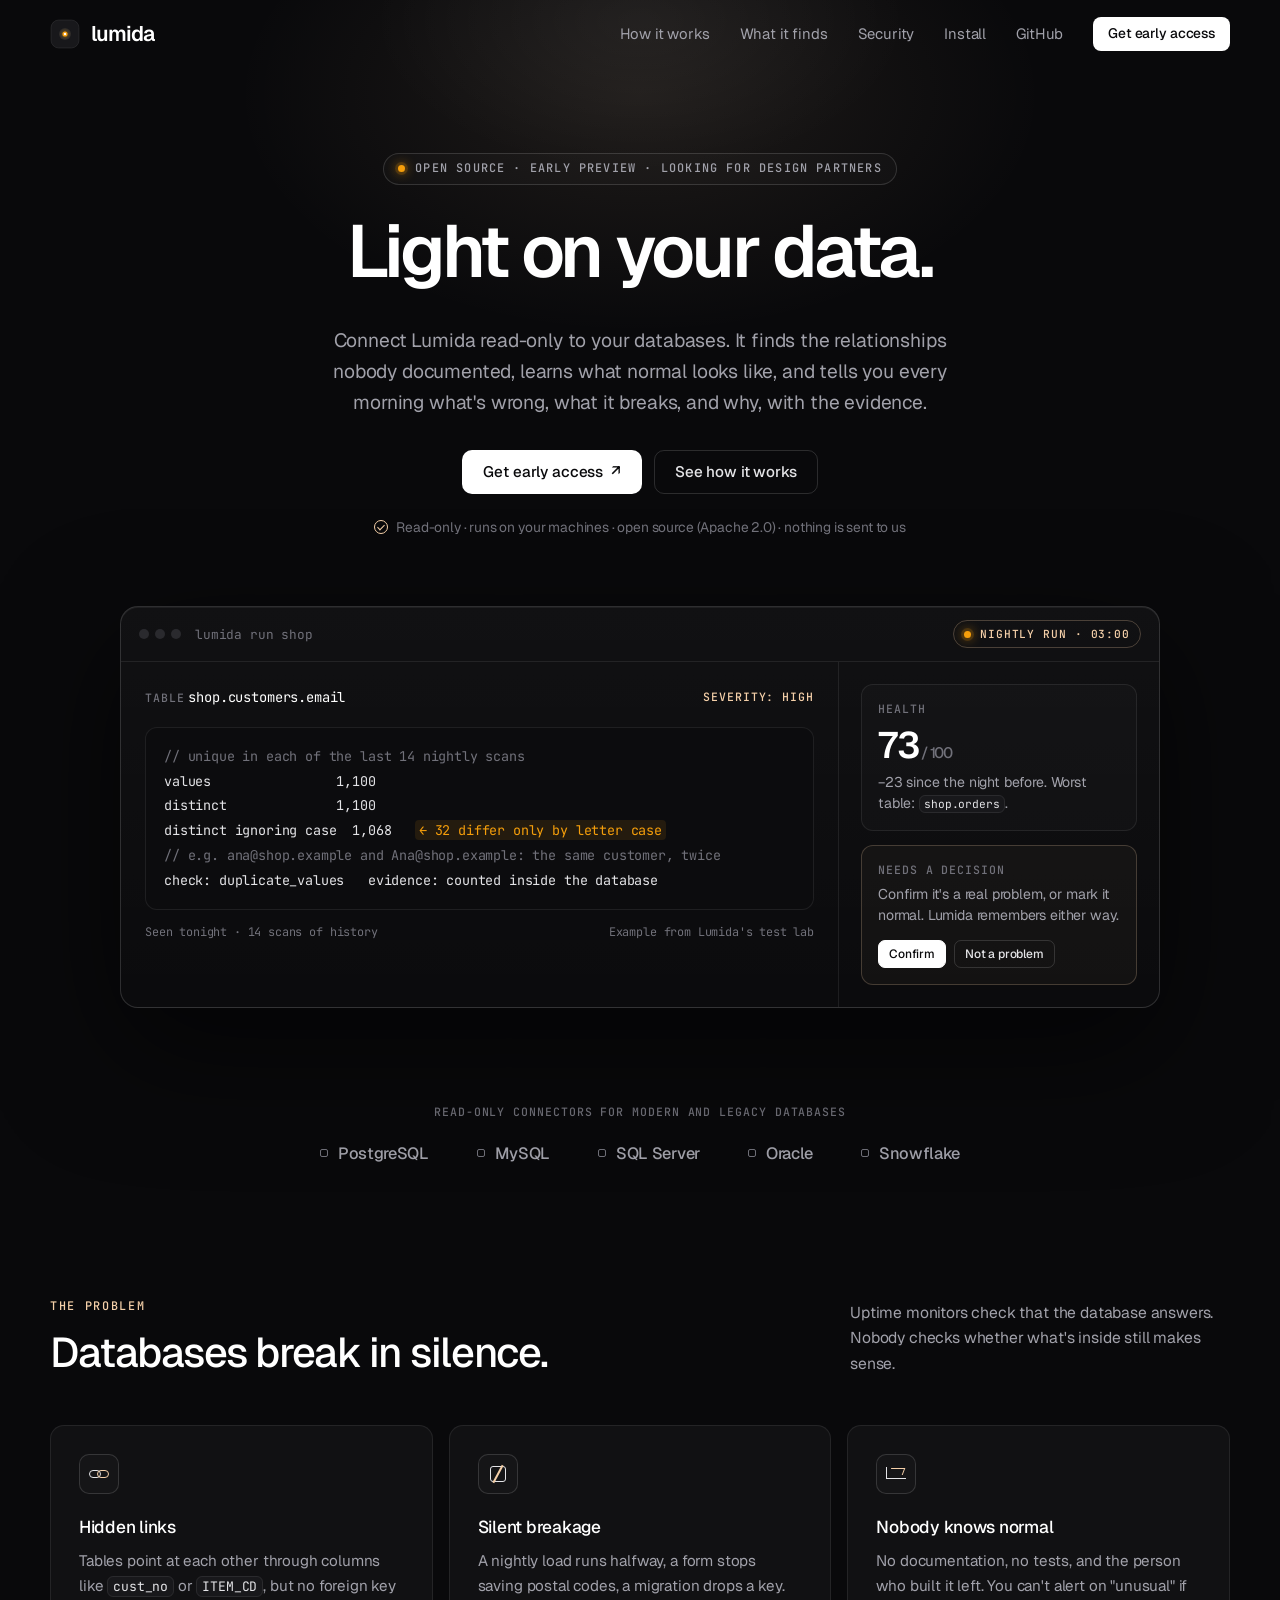
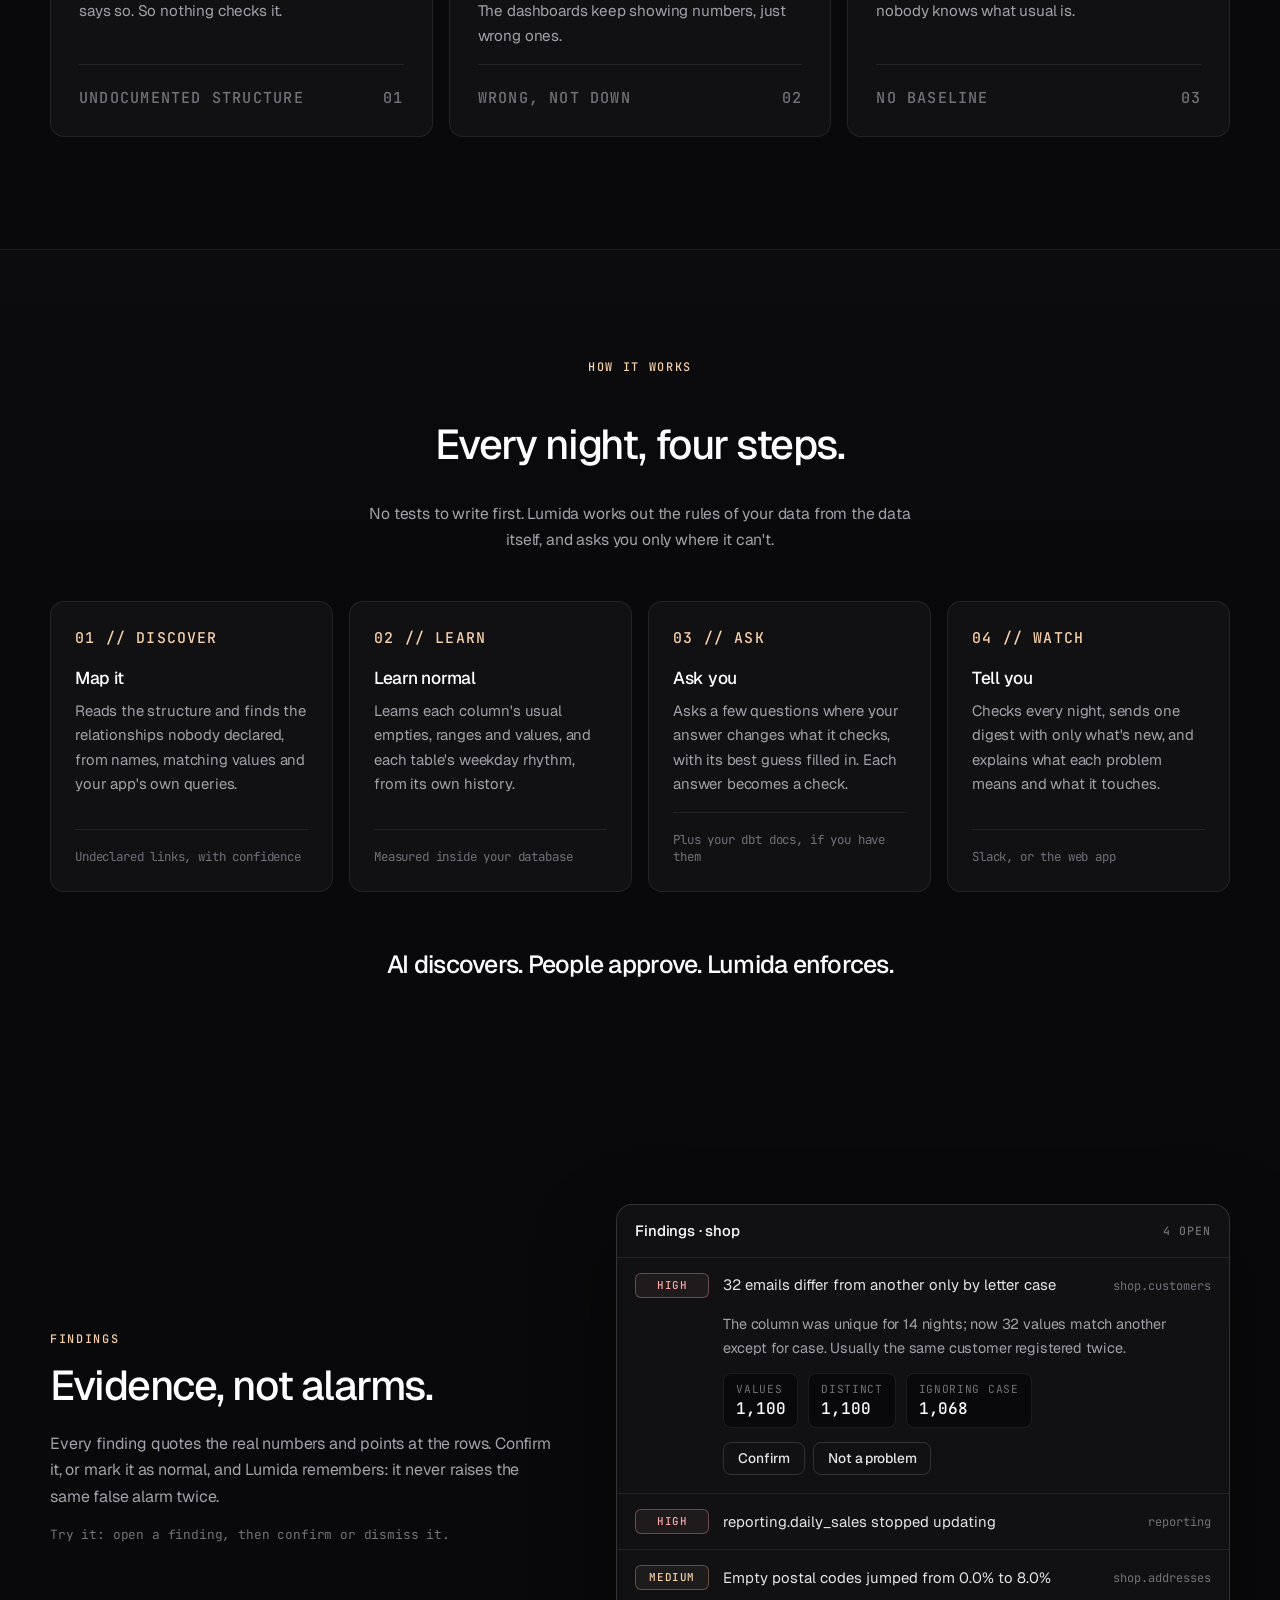
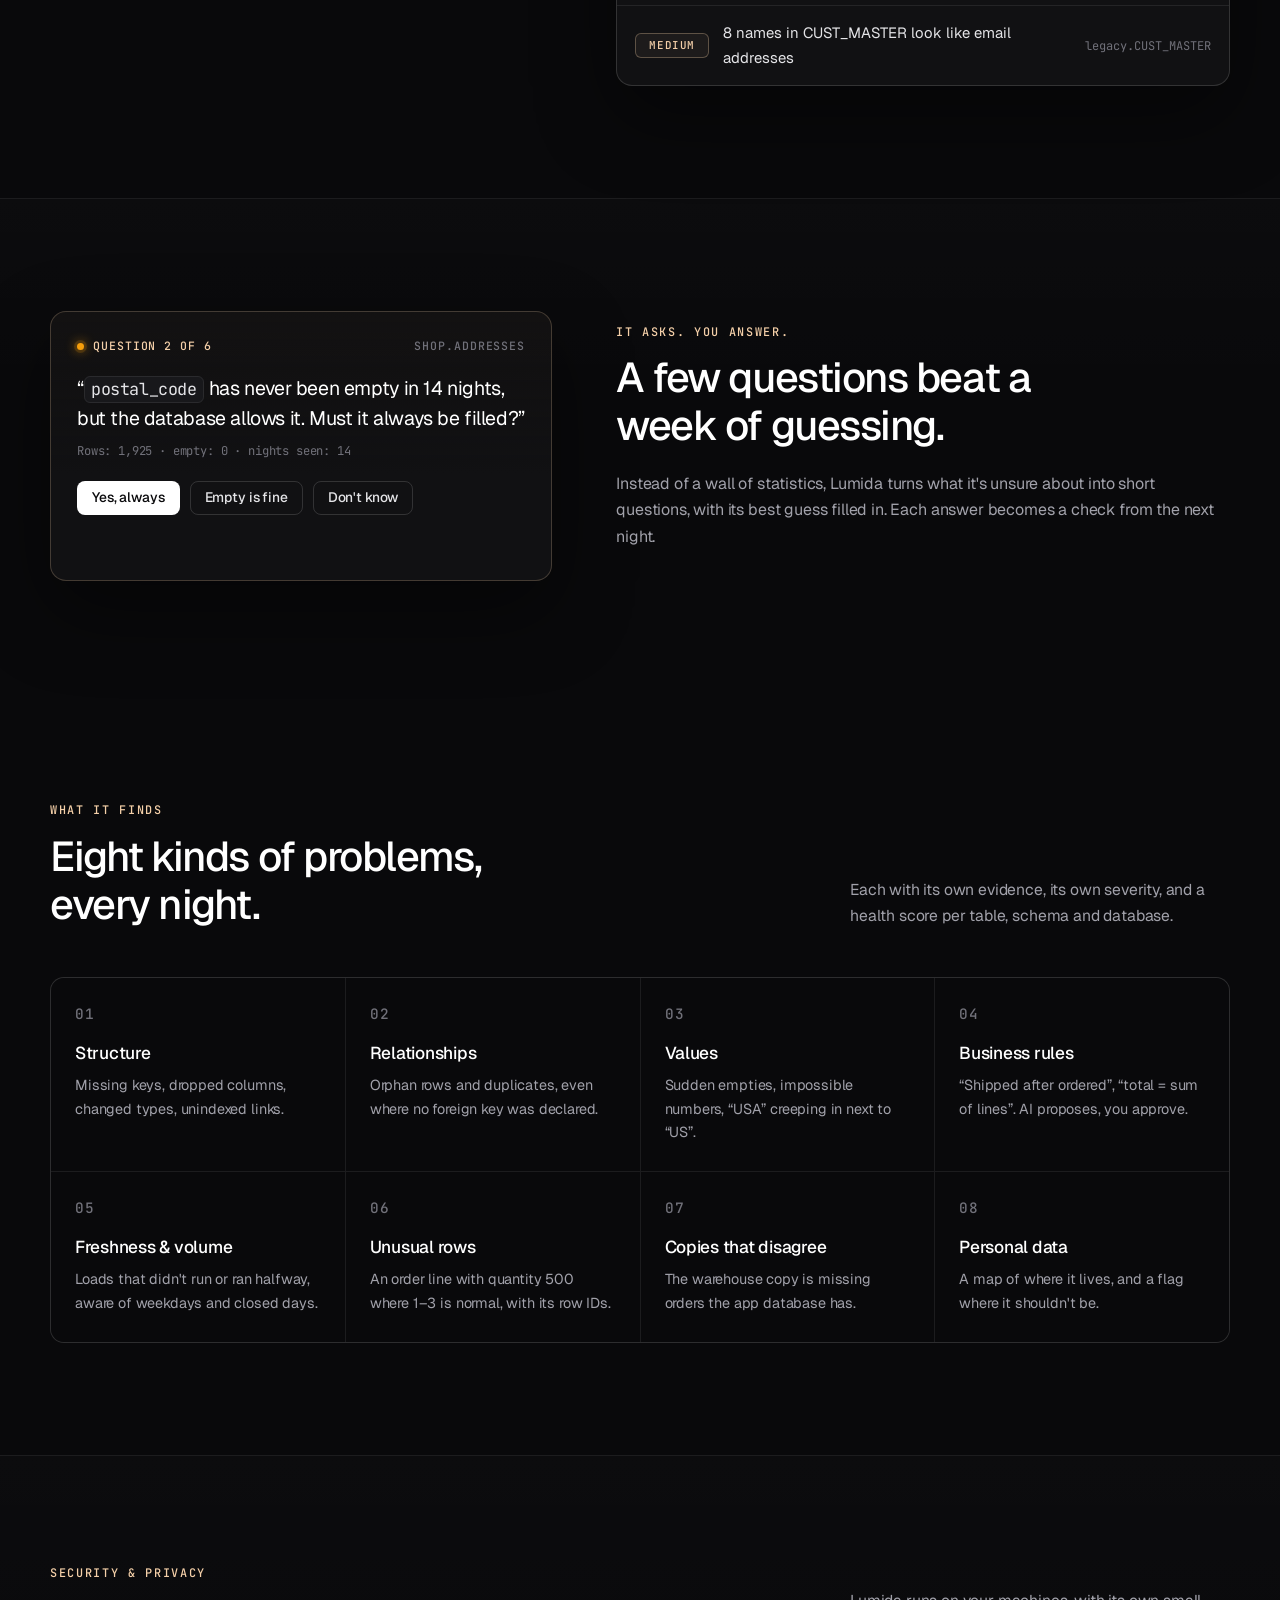
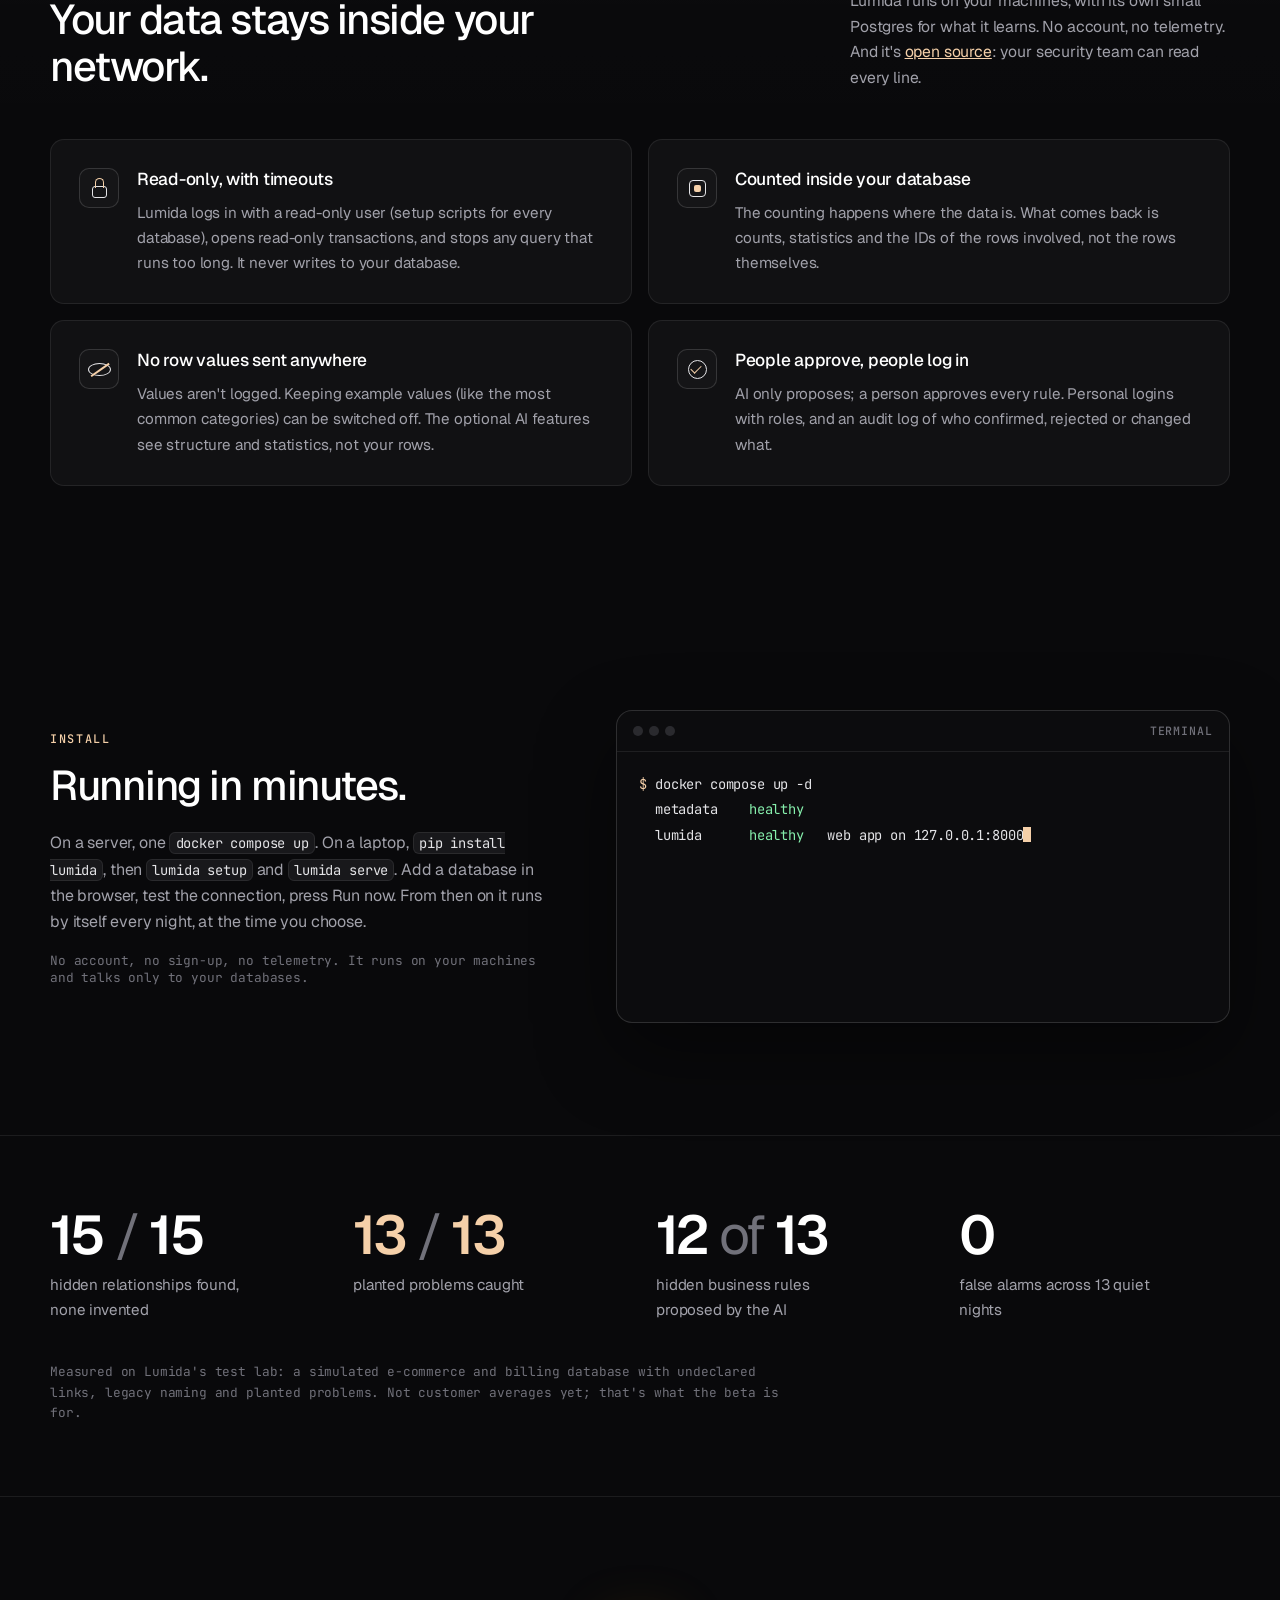
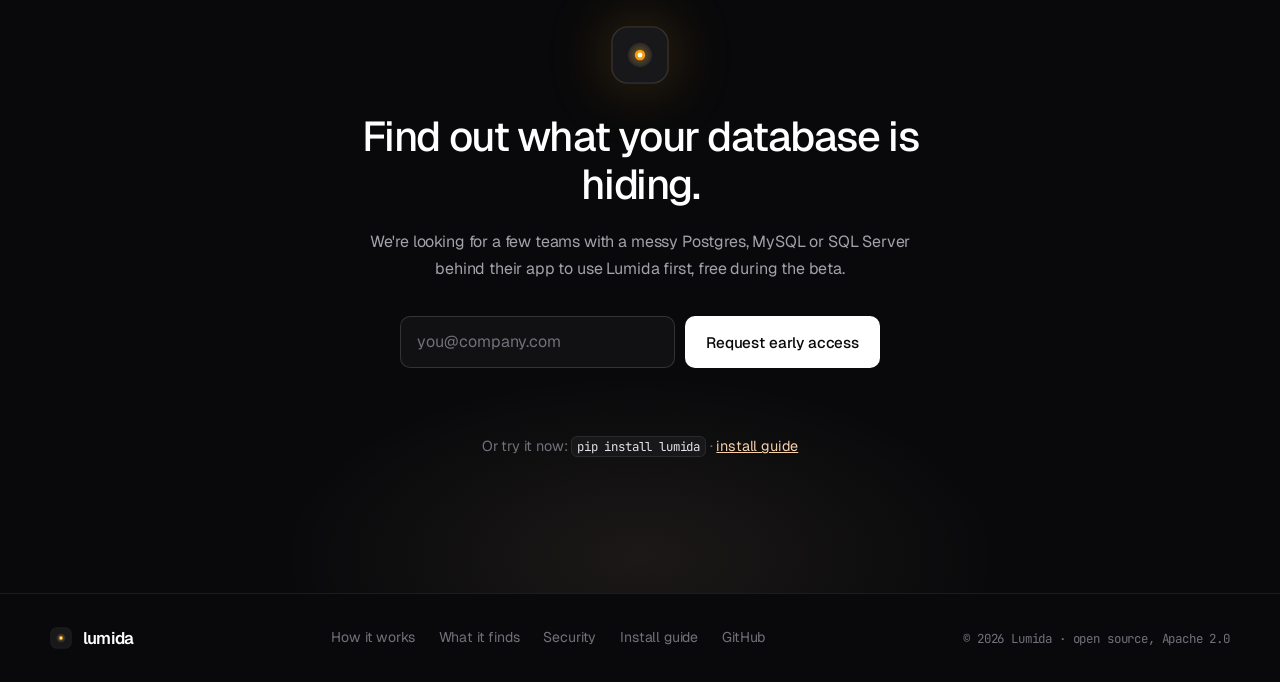
==== commit 8184841c: "Open source (Apache 2.0); rules as code + lumida check; pip install + lumida setup; image-pull compo" ====
--- a/website/index.html
+++ b/website/index.html
@@ -29,6 +29,7 @@
         <a href="#finds">What it finds</a>
         <a href="#security">Security</a>
         <a href="#run">Install</a>
+        <a href="https://github.com/Rohan708/Lumida" rel="noopener">GitHub</a>
         <a class="btn btn--light btn--small" href="#early-access">Get early access</a>
       </nav>
     </div>
@@ -39,14 +40,14 @@
     <section class="hero">
       <div class="glow" aria-hidden="true"></div>
       <div class="wrap hero__inner">
-        <p class="pill"><span class="pill__dot"></span>Early preview · looking for design partners</p>
+        <p class="pill"><span class="pill__dot"></span>Open source · early preview · looking for design partners</p>
         <h1>Light on your data.</h1>
         <p class="lede">Connect Lumida read-only to your databases. It finds the relationships nobody documented, learns what normal looks like, and tells you every morning what's wrong, what it breaks, and why, with the evidence.</p>
         <div class="hero__actions">
           <a class="btn btn--light" href="#early-access">Get early access <span aria-hidden="true">↗</span></a>
           <a class="btn btn--ghost" href="#how">See how it works</a>
         </div>
-        <p class="hero__note"><span class="check" aria-hidden="true"></span>Read-only login · runs inside your network · no row values leave unless you opt in</p>
+        <p class="hero__note"><span class="check" aria-hidden="true"></span>Read-only · runs on your machines · open source (Apache 2.0) · nothing is sent to us</p>
 
         <figure class="console reveal" aria-label="Example: a nightly run on Lumida's test database finds near-duplicate customers">
           <div class="console__bar">
@@ -261,7 +262,7 @@
             <p class="eyebrow">Security &amp; privacy</p>
             <h2 class="reveal">Your data stays inside your network.</h2>
           </div>
-          <p class="section__aside">Lumida is self-hosted: a container next to your database, with its own small Postgres for what it learns.</p>
+          <p class="section__aside">Lumida runs on your machines, with its own small Postgres for what it learns. No account, no telemetry. And it's <a href="https://github.com/Rohan708/Lumida" rel="noopener">open source</a>: your security team can read every line.</p>
         </div>
         <div class="cards cards--2">
           <article class="card card--row reveal">
@@ -290,7 +291,8 @@
         <div class="split__copy">
           <p class="eyebrow">Install</p>
           <h2 class="reveal">Running in minutes.</h2>
-          <p>One <code>docker compose up</code>. Add a database in the browser, test the connection, press Run now. From then on it runs by itself every night, at the time you choose.</p>
+          <p>On a server, one <code>docker compose up</code>. On a laptop, <code>pip install lumida</code>, then <code>lumida setup</code> and <code>lumida serve</code>. Add a database in the browser, test the connection, press Run now. From then on it runs by itself every night, at the time you choose.</p>
+          <p class="muted-note">No account, no sign-up, no telemetry. It runs on your machines and talks only to your databases.</p>
         </div>
         <div class="terminal reveal" aria-label="Example terminal output">
           <div class="terminal__bar"><span class="dots" aria-hidden="true"><i></i><i></i><i></i></span><span class="label">terminal</span></div>
@@ -328,12 +330,16 @@
         <img class="cta__mark" src="assets/mark.svg" alt="" width="60" height="60">
         <h2>Find out what your database is hiding.</h2>
         <p>We're looking for a few teams with a messy Postgres, MySQL or SQL Server behind their app to use Lumida first, free during the beta.</p>
-        <form class="signup" id="signup" novalidate>
+        <!-- Netlify Forms collects these when the site is hosted on Netlify (no backend). -->
+        <form class="signup" id="signup" name="early-access" method="POST" data-netlify="true" netlify-honeypot="company_url" novalidate>
+          <input type="hidden" name="form-name" value="early-access">
+          <p class="visually-hidden"><label>Leave this empty: <input name="company_url" tabindex="-1" autocomplete="off"></label></p>
           <label class="visually-hidden" for="email">Work email</label>
           <input id="email" name="email" type="email" placeholder="you@company.com" autocomplete="email" required>
           <button class="btn btn--light" type="submit">Request early access</button>
         </form>
         <p class="signup__msg" id="signup-msg" aria-live="polite"></p>
+        <p class="cta__alt">Or try it now: <code>pip install lumida</code> · <a href="https://github.com/Rohan708/Lumida/blob/main/docs/setup/install.md" rel="noopener">install guide</a></p>
       </div>
     </section>
   </main>
@@ -348,8 +354,10 @@
         <a href="#how">How it works</a>
         <a href="#finds">What it finds</a>
         <a href="#security">Security</a>
+        <a href="https://github.com/Rohan708/Lumida/blob/main/docs/setup/install.md" rel="noopener">Install guide</a>
+        <a href="https://github.com/Rohan708/Lumida" rel="noopener">GitHub</a>
       </nav>
-      <p class="footer__copy">© <span id="year">2026</span> Lumida · Light on your data</p>
+      <p class="footer__copy">© <span id="year">2026</span> Lumida · open source, Apache 2.0</p>
     </div>
   </footer>
 
--- a/website/styles.css
+++ b/website/styles.css
@@ -308,3 +308,6 @@
   .reveal, .console__code .line { transition: none; }
   .caret { animation: none; }
 }
+
+.cta__alt { margin-top: 18px; font-size: 0.9rem; color: var(--dim); }
+.cta__alt a, .section__aside a { color: var(--champagne); }
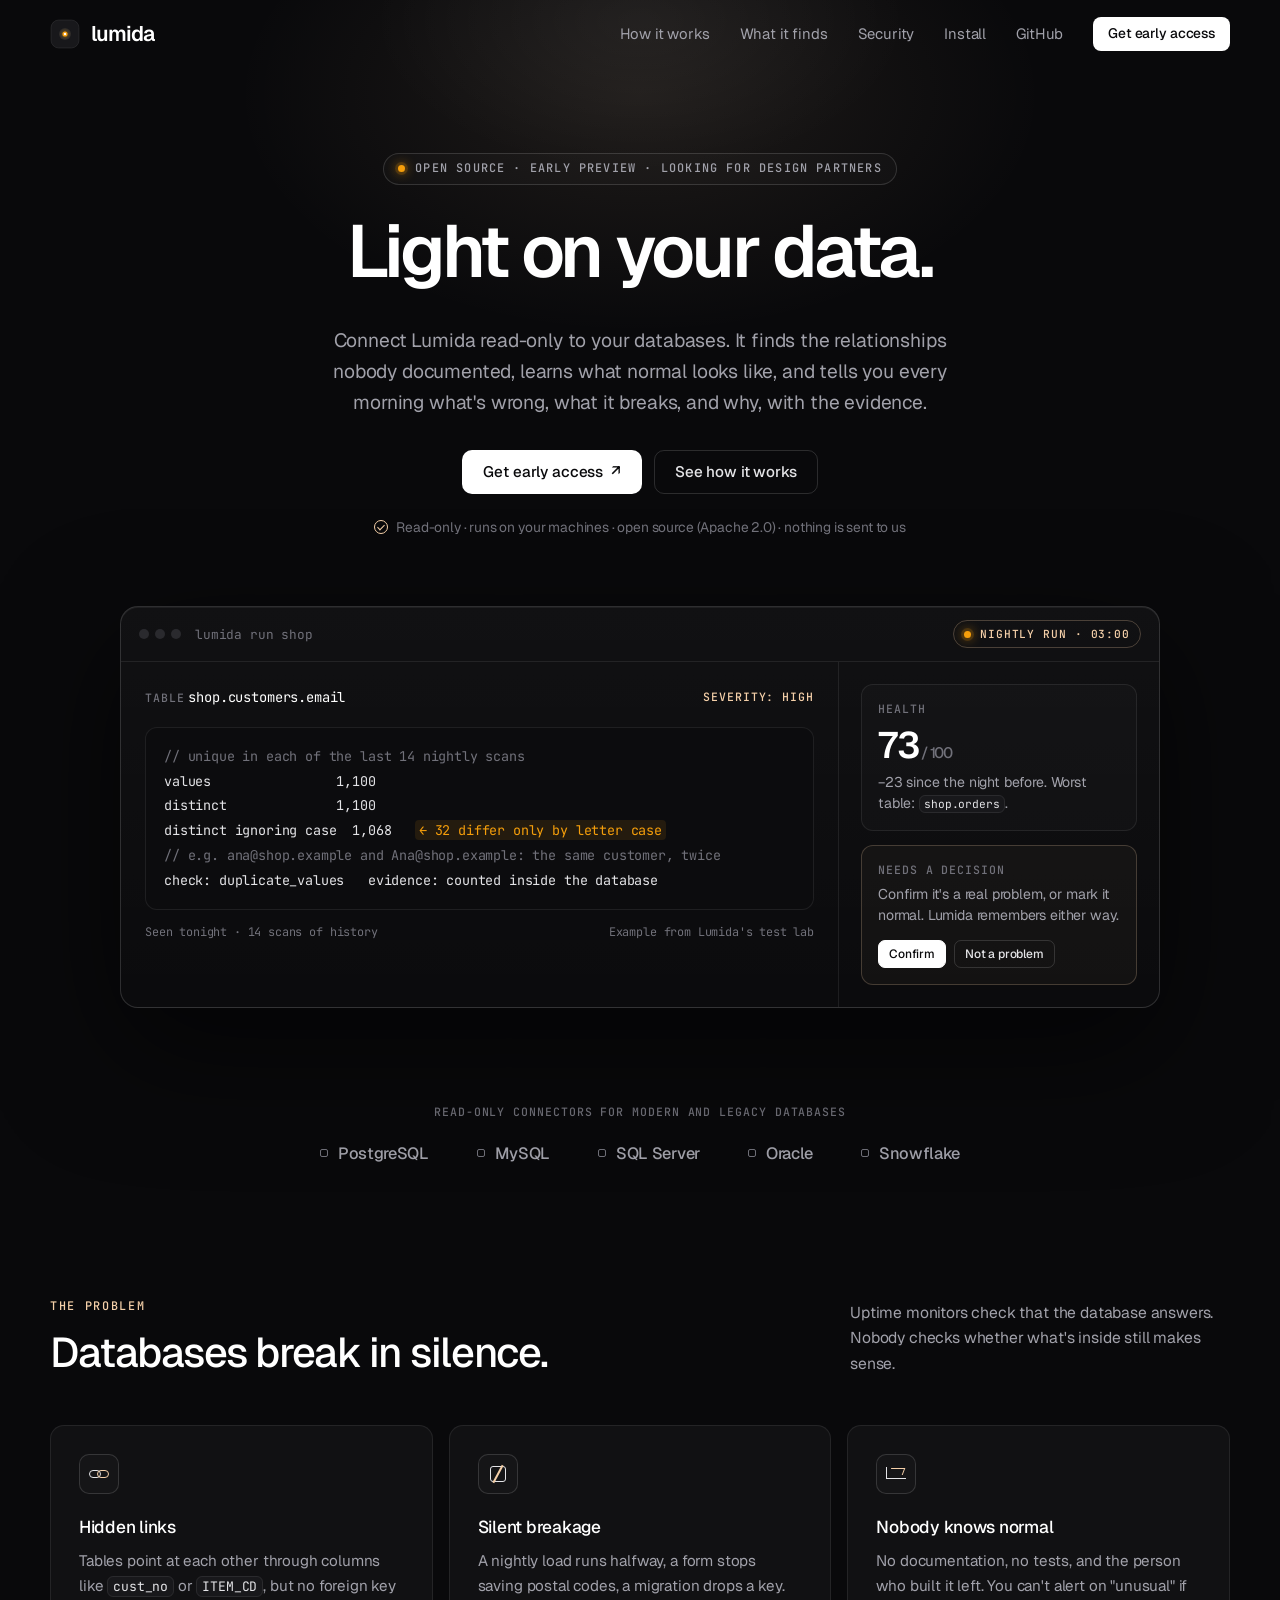
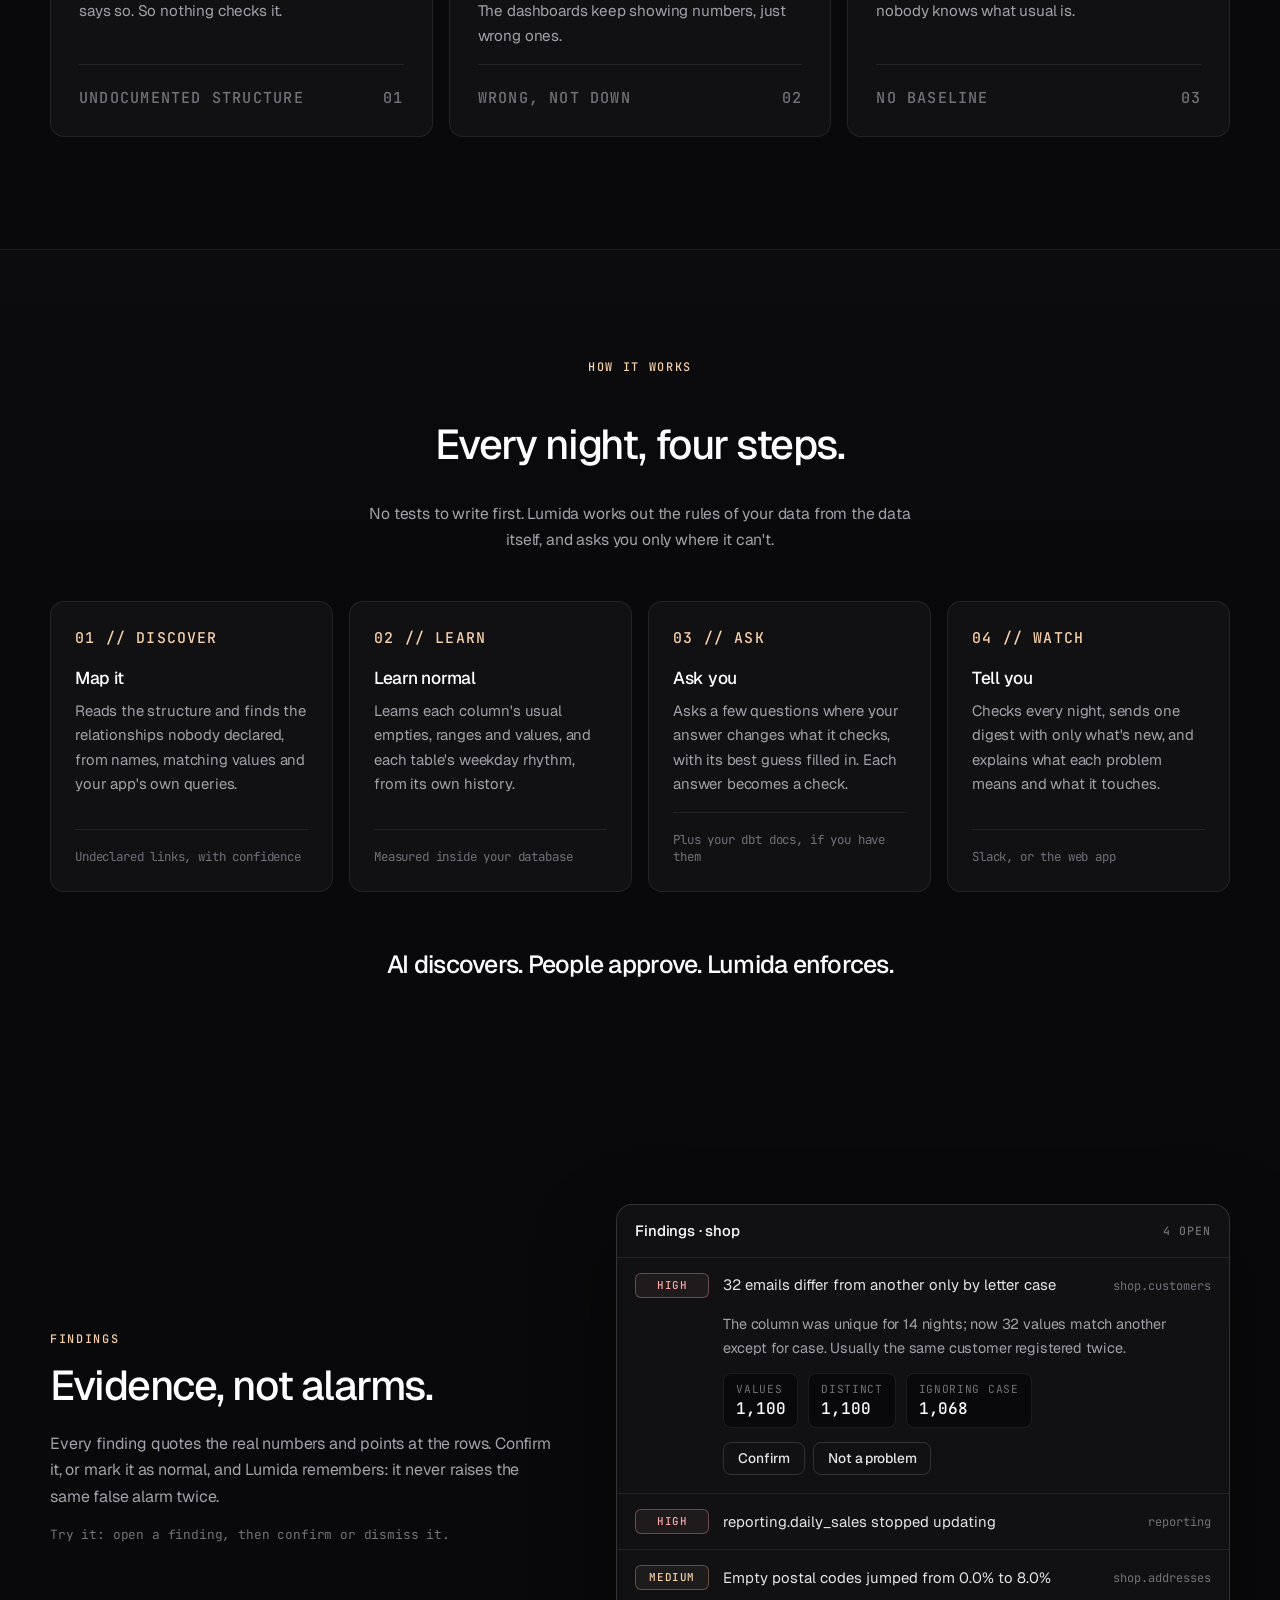
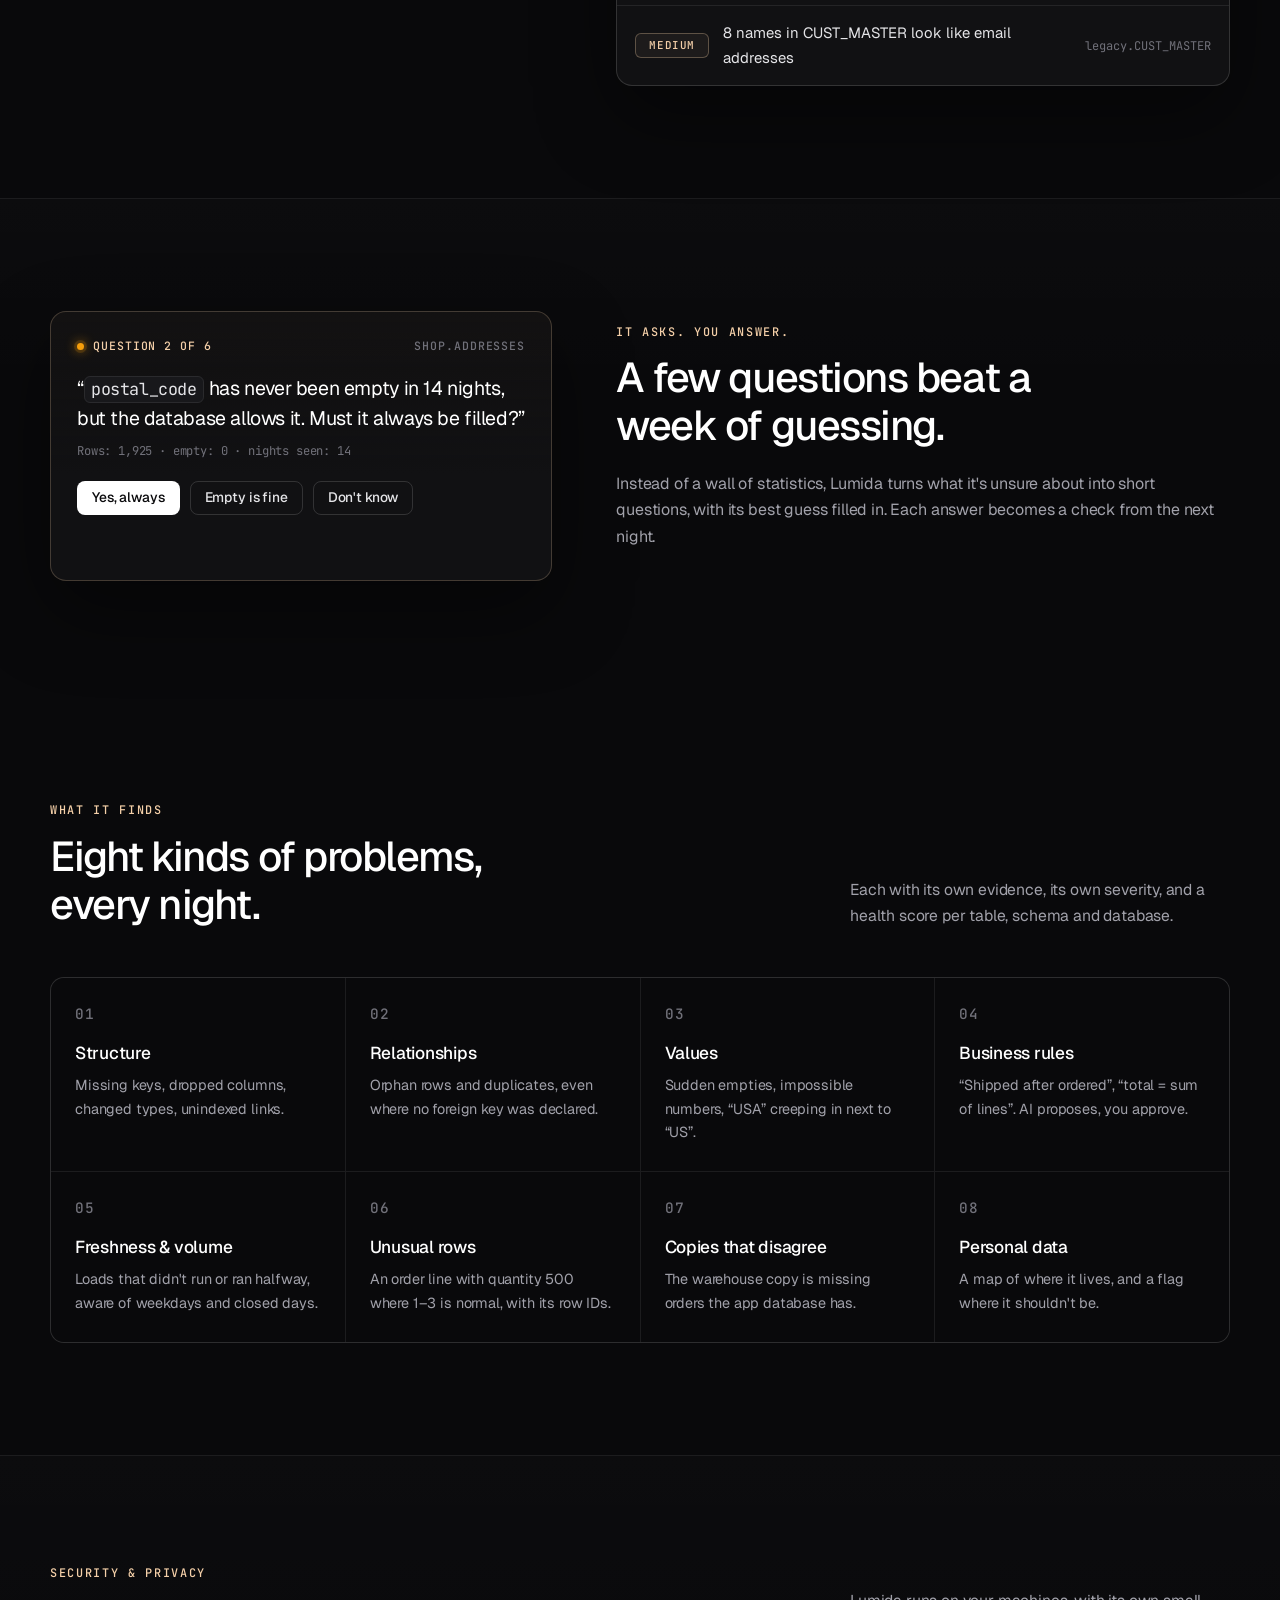
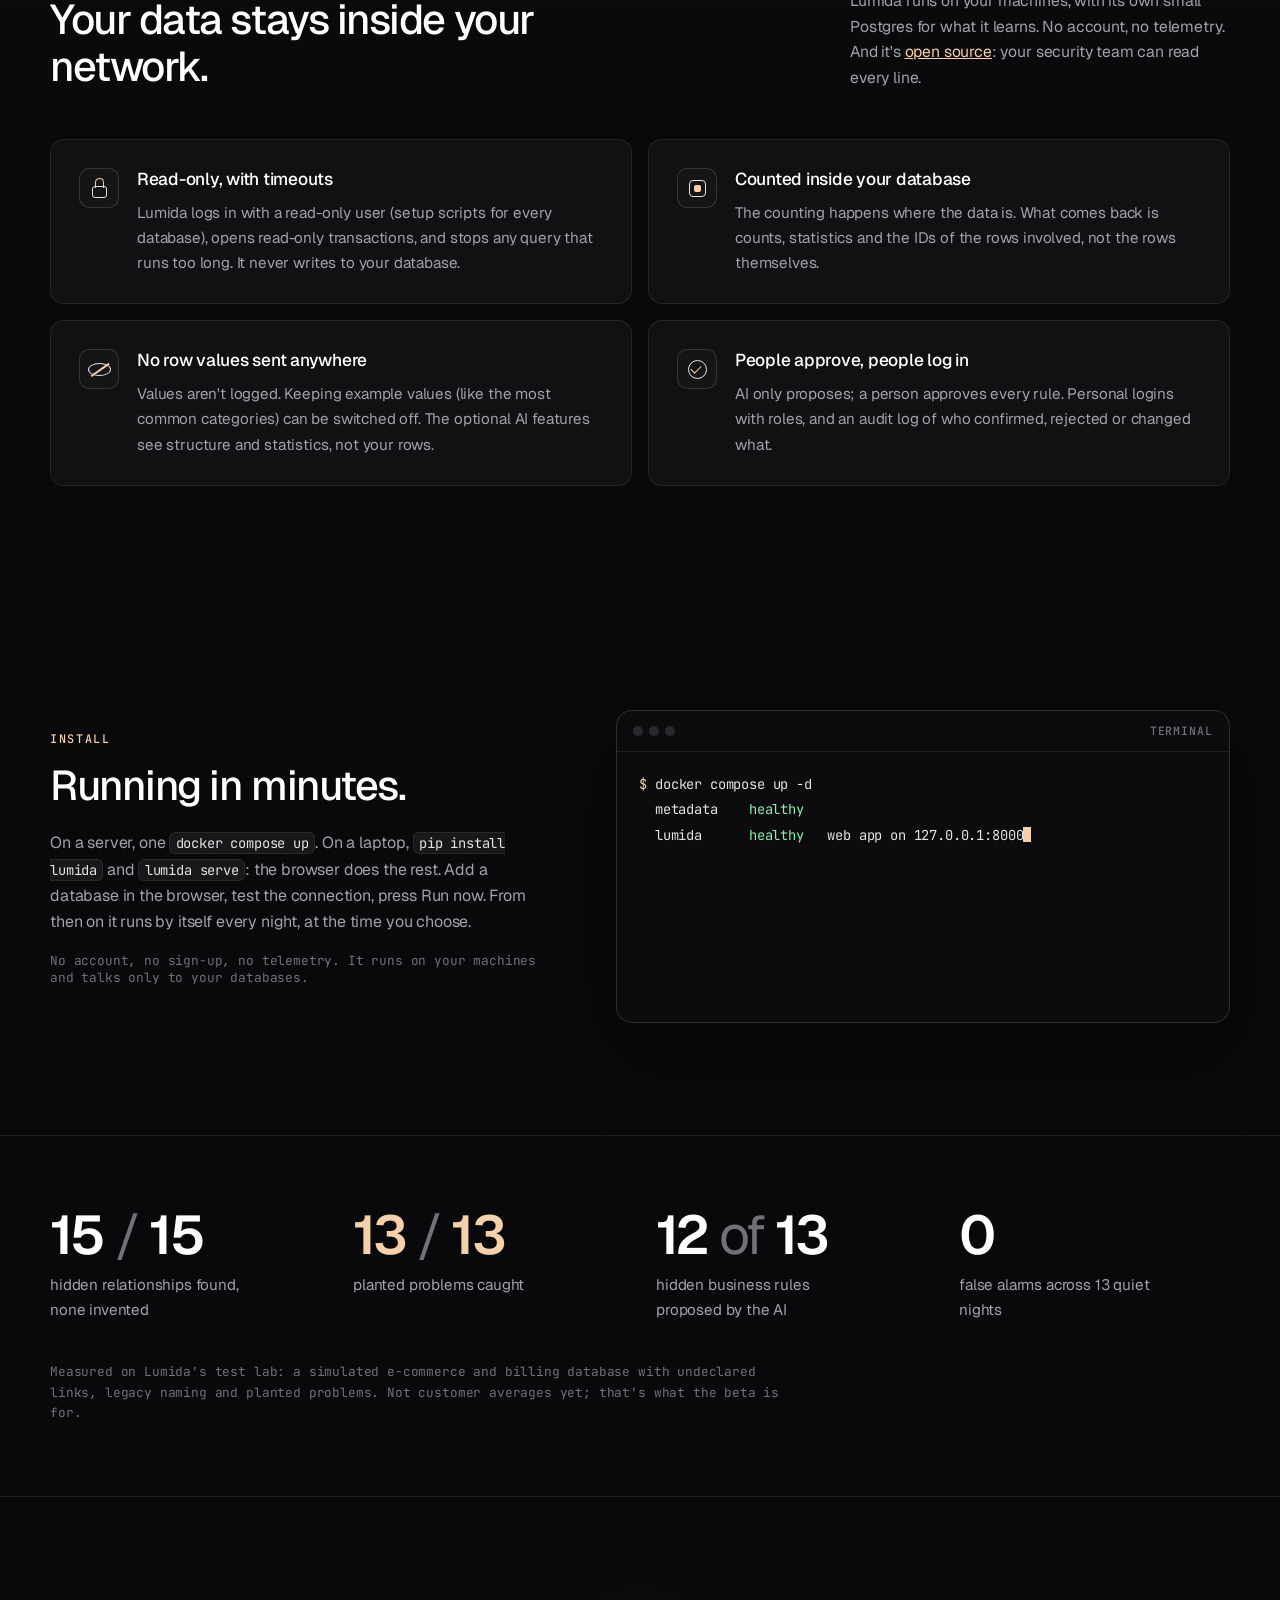
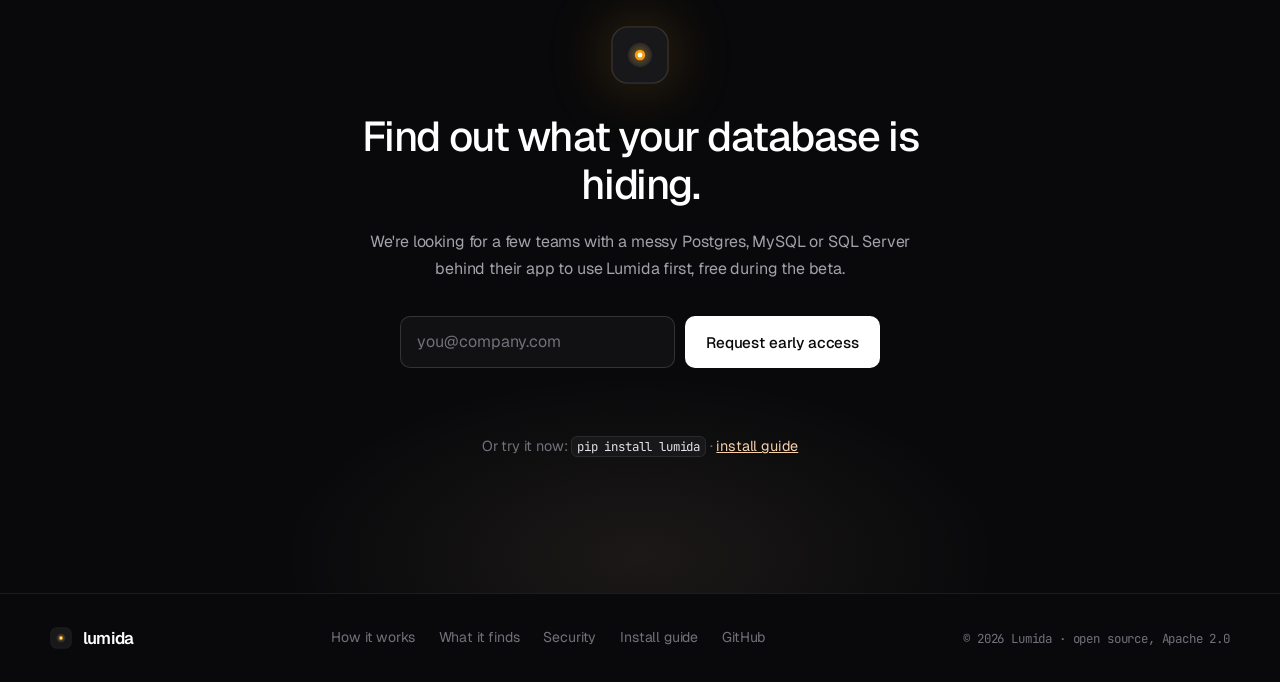
==== commit 52d5a2d8: "0.4.1: first-run setup in the browser (memory via Docker or an existing Postgres, first admin, one-t" ====
--- a/website/index.html
+++ b/website/index.html
@@ -291,7 +291,7 @@
         <div class="split__copy">
           <p class="eyebrow">Install</p>
           <h2 class="reveal">Running in minutes.</h2>
-          <p>On a server, one <code>docker compose up</code>. On a laptop, <code>pip install lumida</code>, then <code>lumida setup</code> and <code>lumida serve</code>. Add a database in the browser, test the connection, press Run now. From then on it runs by itself every night, at the time you choose.</p>
+          <p>On a server, one <code>docker compose up</code>. On a laptop, <code>pip install lumida</code> and <code>lumida serve</code>: the browser does the rest. Add a database in the browser, test the connection, press Run now. From then on it runs by itself every night, at the time you choose.</p>
           <p class="muted-note">No account, no sign-up, no telemetry. It runs on your machines and talks only to your databases.</p>
         </div>
         <div class="terminal reveal" aria-label="Example terminal output">
